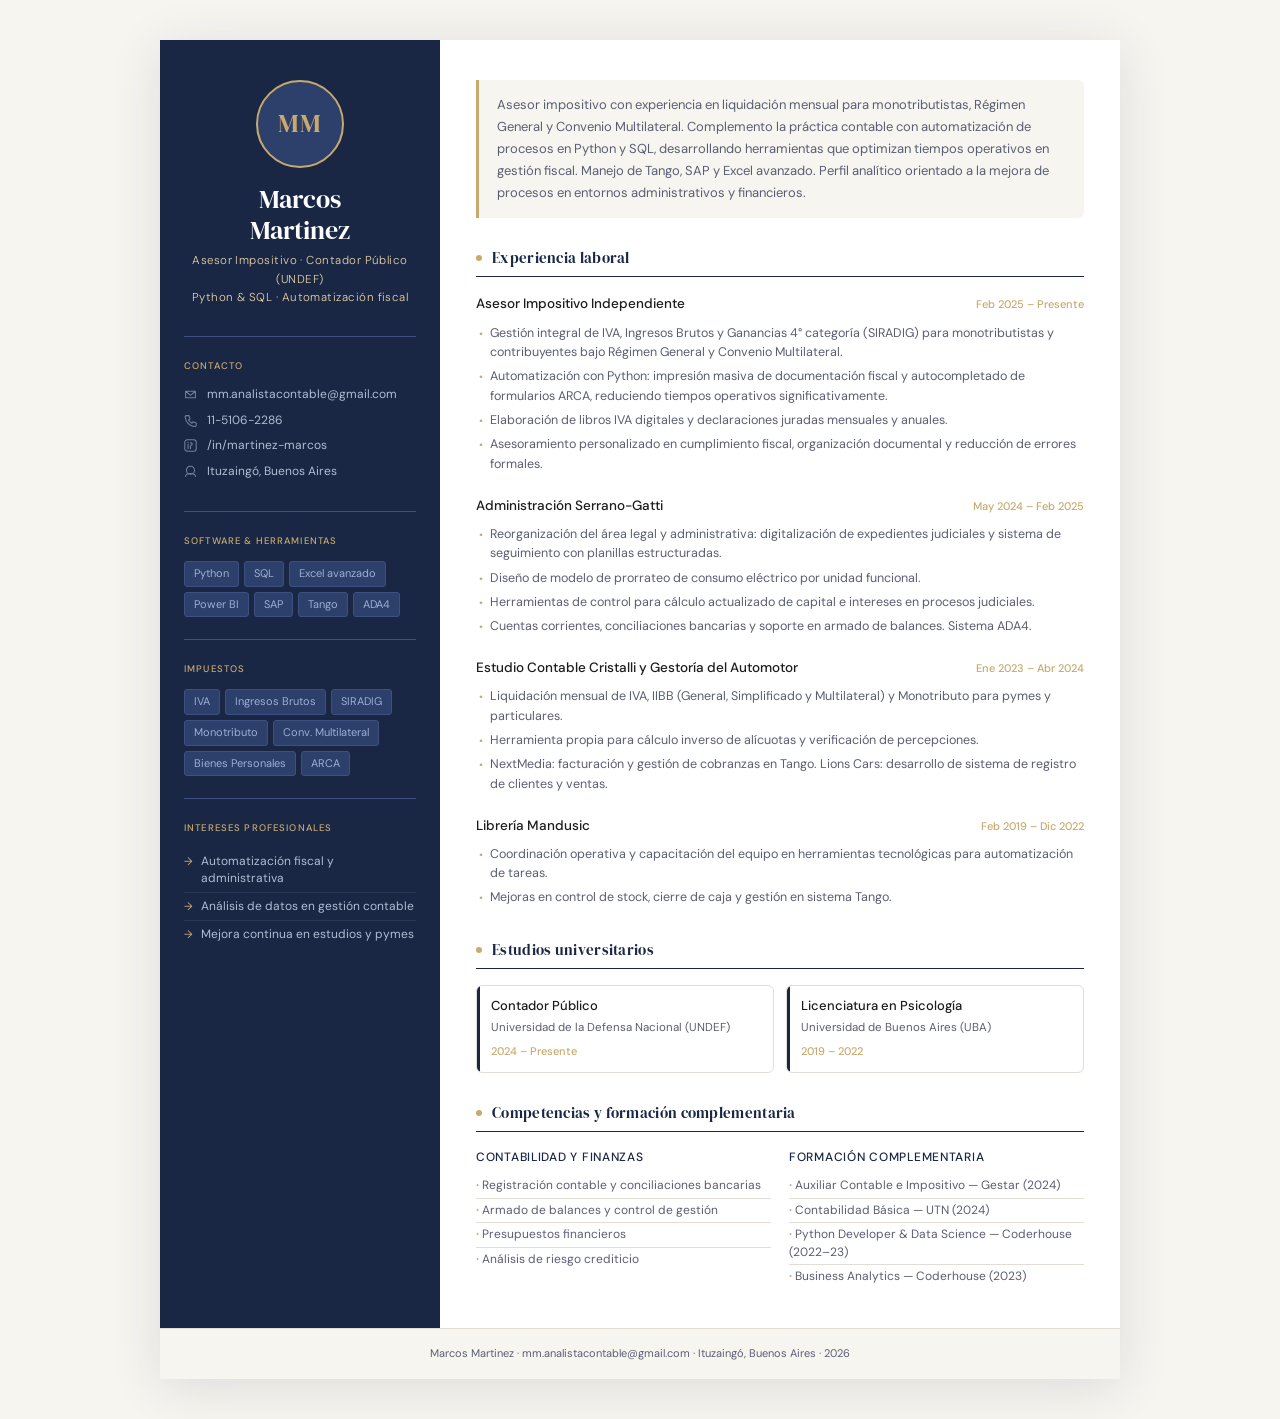
==== index.html @ 586e9976 "CV" ====
<!DOCTYPE html>
<html lang="es">
<head>
<meta charset="UTF-8">
<meta name="viewport" content="width=device-width, initial-scale=1.0">
<title>Marcos Martinez — Asesor Impositivo & Contador Público</title>
<link href="https://fonts.googleapis.com/css2?family=DM+Serif+Display&family=DM+Sans:wght@300;400;500&display=swap" rel="stylesheet">
<style>
  :root {
    --navy: #1a2744;
    --navy-mid: #2d3f6b;
    --navy-light: #3d5080;
    --accent: #c8a96e;
    --accent-light: #e8d5a8;
    --text: #1c1c1e;
    --muted: #5a5e72;
    --surface: #f7f5f0;
    --white: #ffffff;
    --border: #e2ddd5;
  }

  * { box-sizing: border-box; margin: 0; padding: 0; }

  body {
    font-family: 'DM Sans', sans-serif;
    background: var(--surface);
    color: var(--text);
    font-size: 14px;
    line-height: 1.6;
  }

  .page {
    max-width: 960px;
    margin: 40px auto;
    background: var(--white);
    box-shadow: 0 8px 48px rgba(26,39,68,0.12);
    display: grid;
    grid-template-columns: 280px 1fr;
    min-height: 100vh;
  }

  /* SIDEBAR */
  .sidebar {
    background: var(--navy);
    padding: 40px 24px;
    display: flex;
    flex-direction: column;
    gap: 0;
  }

  .profile-area {
    text-align: center;
    padding-bottom: 28px;
    border-bottom: 1px solid var(--navy-light);
  }

  .avatar {
    width: 88px;
    height: 88px;
    border-radius: 50%;
    background: var(--navy-mid);
    border: 2px solid var(--accent);
    display: flex;
    align-items: center;
    justify-content: center;
    font-family: 'DM Serif Display', serif;
    font-size: 26px;
    color: var(--accent);
    margin: 0 auto 16px;
    letter-spacing: 1px;
  }

  .profile-area h1 {
    font-family: 'DM Serif Display', serif;
    font-size: 26px;
    color: var(--white);
    line-height: 1.2;
    font-weight: 400;
  }

  .profile-area .role {
    font-size: 11.5px;
    color: var(--accent-light);
    margin-top: 6px;
    font-weight: 300;
    letter-spacing: 0.04em;
  }

  .s-section {
    padding: 22px 0;
    border-bottom: 1px solid var(--navy-light);
  }

  .s-section:last-child { border-bottom: none; }

  .s-label {
    font-size: 9.5px;
    font-weight: 500;
    letter-spacing: 0.12em;
    text-transform: uppercase;
    color: var(--accent);
    margin-bottom: 12px;
  }

  .contact-row {
    display: flex;
    align-items: flex-start;
    gap: 10px;
    margin-bottom: 9px;
    font-size: 12px;
    color: #b0bcd4;
    line-height: 1.4;
  }

  .contact-row svg {
    flex-shrink: 0;
    margin-top: 2px;
    opacity: 0.7;
  }

  .contact-row a {
    color: #b0bcd4;
    text-decoration: none;
  }

  .contact-row a:hover { color: var(--accent-light); }

  .tag-cloud { display: flex; flex-wrap: wrap; gap: 5px; }

  .tag {
    background: var(--navy-mid);
    color: #9bb0d4;
    font-size: 11px;
    padding: 3px 9px;
    border-radius: 3px;
    border: 0.5px solid var(--navy-light);
  }

  .interest-item {
    font-size: 12px;
    color: #b0bcd4;
    padding: 5px 0;
    border-bottom: 0.5px solid #2a3858;
    line-height: 1.4;
    display: flex;
    gap: 8px;
    align-items: flex-start;
  }

  .interest-item:last-child { border-bottom: none; }

  .interest-item::before {
    content: "→";
    color: var(--accent);
    font-size: 11px;
    flex-shrink: 0;
    margin-top: 1px;
  }

  /* MAIN */
  .main {
    padding: 40px 36px;
    display: flex;
    flex-direction: column;
    gap: 28px;
  }

  .summary-block {
    background: var(--surface);
    border-left: 3px solid var(--accent);
    padding: 14px 18px;
    border-radius: 0 6px 6px 0;
    font-size: 13px;
    color: var(--muted);
    line-height: 1.7;
  }

  .m-section {}

  .m-title {
    font-family: 'DM Serif Display', serif;
    font-size: 15px;
    font-weight: 400;
    color: var(--navy);
    letter-spacing: 0.02em;
    padding-bottom: 6px;
    border-bottom: 1.5px solid var(--navy);
    margin-bottom: 16px;
    display: flex;
    align-items: center;
    gap: 10px;
  }

  .m-title::before {
    content: "";
    display: inline-block;
    width: 6px;
    height: 6px;
    background: var(--accent);
    border-radius: 50%;
  }

  .job { margin-bottom: 18px; }
  .job:last-child { margin-bottom: 0; }

  .job-header {
    display: flex;
    justify-content: space-between;
    align-items: baseline;
    gap: 8px;
    margin-bottom: 2px;
  }

  .job-title {
    font-size: 13.5px;
    font-weight: 500;
    color: var(--text);
  }

  .job-date {
    font-size: 11px;
    color: var(--accent);
    font-weight: 500;
    white-space: nowrap;
    flex-shrink: 0;
  }

  .job-bullets {
    list-style: none;
    padding: 0;
    margin-top: 6px;
  }

  .job-bullets li {
    font-size: 12.5px;
    color: var(--muted);
    padding: 2.5px 0 2.5px 14px;
    position: relative;
    line-height: 1.55;
  }

  .job-bullets li::before {
    content: "·";
    position: absolute;
    left: 3px;
    color: var(--accent);
    font-size: 16px;
    font-weight: 700;
    line-height: 1.2;
  }

  .edu-grid {
    display: grid;
    grid-template-columns: 1fr 1fr;
    gap: 12px;
  }

  .edu-card {
    border: 1px solid var(--border);
    border-radius: 6px;
    padding: 12px 14px;
    position: relative;
    overflow: hidden;
  }

  .edu-card::before {
    content: "";
    position: absolute;
    top: 0;
    left: 0;
    width: 3px;
    height: 100%;
    background: var(--navy);
  }

  .edu-degree {
    font-size: 13px;
    font-weight: 500;
    color: var(--text);
    line-height: 1.3;
  }

  .edu-school {
    font-size: 11.5px;
    color: var(--muted);
    margin-top: 4px;
  }

  .edu-year {
    font-size: 11px;
    color: var(--accent);
    font-weight: 500;
    margin-top: 5px;
  }

  .skills-grid {
    display: grid;
    grid-template-columns: 1fr 1fr;
    gap: 18px;
  }

  .skill-group h4 {
    font-size: 12px;
    font-weight: 500;
    color: var(--navy);
    margin-bottom: 7px;
    text-transform: uppercase;
    letter-spacing: 0.06em;
  }

  .skill-item {
    font-size: 12px;
    color: var(--muted);
    padding: 3px 0;
    border-bottom: 0.5px solid var(--border);
    line-height: 1.45;
  }

  .skill-item:last-child { border-bottom: none; }

  .skill-item::before {
    content: "· ";
    color: var(--accent);
    font-weight: 700;
  }

  footer {
    text-align: center;
    font-size: 11px;
    color: var(--muted);
    padding: 16px;
    border-top: 1px solid var(--border);
    background: var(--surface);
    grid-column: 1 / -1;
  }

  @media print {
    body { background: white; }
    .page { margin: 0; box-shadow: none; max-width: 100%; }
  }

  @media (max-width: 640px) {
    .page { grid-template-columns: 1fr; margin: 0; }
    .sidebar { padding: 28px 20px; }
    .main { padding: 24px 20px; }
    .edu-grid, .skills-grid { grid-template-columns: 1fr; }
  }
</style>
</head>
<body>

<div class="page">
  <!-- SIDEBAR -->
  <aside class="sidebar">
    <div class="profile-area">
      <div class="avatar">MM</div>
      <h1>Marcos<br>Martinez</h1>
      <p class="role">Asesor Impositivo · Contador Público (UNDEF)<br>Python & SQL · Automatización fiscal</p>
    </div>

    <div class="s-section">
      <div class="s-label">Contacto</div>
      <div class="contact-row">
        <svg width="13" height="13" viewBox="0 0 16 16" fill="none"><path d="M2 4l6 5 6-5M2 4h12v8H2V4z" stroke="#9ba8c0" stroke-width="1.3" stroke-linecap="round" stroke-linejoin="round"/></svg>
        <a href="mailto:mm.analistacontable@gmail.com">mm.analistacontable@gmail.com</a>
      </div>
      <div class="contact-row">
        <svg width="13" height="13" viewBox="0 0 16 16" fill="none"><path d="M3 2h3l1.5 4-2 1.2a9 9 0 004.3 4.3L11 9.5l4 1.5v3c0 1-1 2-2 1.5A13 13 0 011.5 4C1 3 2 2 3 2z" stroke="#9ba8c0" stroke-width="1.3" stroke-linejoin="round"/></svg>
        11-5106-2286
      </div>
      <div class="contact-row">
        <svg width="13" height="13" viewBox="0 0 16 16" fill="none"><rect x="1" y="1" width="14" height="14" rx="3" stroke="#9ba8c0" stroke-width="1.3"/><path d="M5 12V6.5M5 4.5V4M8 12V9c0-1.5 2-2 2-2V6c0-1-.8-1.5-2-1" stroke="#9ba8c0" stroke-width="1.3" stroke-linecap="round"/></svg>
        <a href="https://www.linkedin.com/in/martinez-marcos-12155b203/" target="_blank">/in/martinez-marcos</a>
      </div>
      <div class="contact-row">
        <svg width="13" height="13" viewBox="0 0 16 16" fill="none"><path d="M8 1.5a5 5 0 100 10A5 5 0 008 1.5zM2 14c0-2.2 2.7-3.5 6-3.5s6 1.3 6 3.5" stroke="#9ba8c0" stroke-width="1.3" stroke-linecap="round"/></svg>
        Ituzaingó, Buenos Aires
      </div>
    </div>

    <div class="s-section">
      <div class="s-label">Software & Herramientas</div>
      <div class="tag-cloud">
        <span class="tag">Python</span>
        <span class="tag">SQL</span>
        <span class="tag">Excel avanzado</span>
        <span class="tag">Power BI</span>
        <span class="tag">SAP</span>
        <span class="tag">Tango</span>
        <span class="tag">ADA4</span>
      </div>
    </div>

    <div class="s-section">
      <div class="s-label">Impuestos</div>
      <div class="tag-cloud">
        <span class="tag">IVA</span>
        <span class="tag">Ingresos Brutos</span>
        <span class="tag">SIRADIG</span>
        <span class="tag">Monotributo</span>
        <span class="tag">Conv. Multilateral</span>
        <span class="tag">Bienes Personales</span>
        <span class="tag">ARCA</span>
      </div>
    </div>

    <div class="s-section">
      <div class="s-label">Intereses profesionales</div>
      <div class="interest-item">Automatización fiscal y administrativa</div>
      <div class="interest-item">Análisis de datos en gestión contable</div>
      <div class="interest-item">Mejora continua en estudios y pymes</div>
    </div>
  </aside>

  <!-- MAIN -->
  <main class="main">
    <div class="summary-block">
      Asesor impositivo con experiencia en liquidación mensual para monotributistas, Régimen General y Convenio Multilateral. Complemento la práctica contable con automatización de procesos en Python y SQL, desarrollando herramientas que optimizan tiempos operativos en gestión fiscal. Manejo de Tango, SAP y Excel avanzado. Perfil analítico orientado a la mejora de procesos en entornos administrativos y financieros.
    </div>

    <div class="m-section">
      <div class="m-title">Experiencia laboral</div>

      <div class="job">
        <div class="job-header">
          <span class="job-title">Asesor Impositivo Independiente</span>
          <span class="job-date">Feb 2025 – Presente</span>
        </div>
        <ul class="job-bullets">
          <li>Gestión integral de IVA, Ingresos Brutos y Ganancias 4° categoría (SIRADIG) para monotributistas y contribuyentes bajo Régimen General y Convenio Multilateral.</li>
          <li>Automatización con Python: impresión masiva de documentación fiscal y autocompletado de formularios ARCA, reduciendo tiempos operativos significativamente.</li>
          <li>Elaboración de libros IVA digitales y declaraciones juradas mensuales y anuales.</li>
          <li>Asesoramiento personalizado en cumplimiento fiscal, organización documental y reducción de errores formales.</li>
        </ul>
      </div>

      <div class="job">
        <div class="job-header">
          <span class="job-title">Administración Serrano-Gatti</span>
          <span class="job-date">May 2024 – Feb 2025</span>
        </div>
        <ul class="job-bullets">
          <li>Reorganización del área legal y administrativa: digitalización de expedientes judiciales y sistema de seguimiento con planillas estructuradas.</li>
          <li>Diseño de modelo de prorrateo de consumo eléctrico por unidad funcional.</li>
          <li>Herramientas de control para cálculo actualizado de capital e intereses en procesos judiciales.</li>
          <li>Cuentas corrientes, conciliaciones bancarias y soporte en armado de balances. Sistema ADA4.</li>
        </ul>
      </div>

      <div class="job">
        <div class="job-header">
          <span class="job-title">Estudio Contable Cristalli y Gestoría del Automotor</span>
          <span class="job-date">Ene 2023 – Abr 2024</span>
        </div>
        <ul class="job-bullets">
          <li>Liquidación mensual de IVA, IIBB (General, Simplificado y Multilateral) y Monotributo para pymes y particulares.</li>
          <li>Herramienta propia para cálculo inverso de alícuotas y verificación de percepciones.</li>
          <li>NextMedia: facturación y gestión de cobranzas en Tango. Lions Cars: desarrollo de sistema de registro de clientes y ventas.</li>
        </ul>
      </div>

      <div class="job">
        <div class="job-header">
          <span class="job-title">Librería Mandusic</span>
          <span class="job-date">Feb 2019 – Dic 2022</span>
        </div>
        <ul class="job-bullets">
          <li>Coordinación operativa y capacitación del equipo en herramientas tecnológicas para automatización de tareas.</li>
          <li>Mejoras en control de stock, cierre de caja y gestión en sistema Tango.</li>
        </ul>
      </div>
    </div>

    <div class="m-section">
      <div class="m-title">Estudios universitarios</div>
      <div class="edu-grid">
        <div class="edu-card">
          <div class="edu-degree">Contador Público</div>
          <div class="edu-school">Universidad de la Defensa Nacional (UNDEF)</div>
          <div class="edu-year">2024 – Presente</div>
        </div>
        <div class="edu-card">
          <div class="edu-degree">Licenciatura en Psicología</div>
          <div class="edu-school">Universidad de Buenos Aires (UBA)</div>
          <div class="edu-year">2019 – 2022</div>
        </div>
      </div>
    </div>

    <div class="m-section">
      <div class="m-title">Competencias y formación complementaria</div>
      <div class="skills-grid">
        <div class="skill-group">
          <h4>Contabilidad y finanzas</h4>
          <div class="skill-item">Registración contable y conciliaciones bancarias</div>
          <div class="skill-item">Armado de balances y control de gestión</div>
          <div class="skill-item">Presupuestos financieros</div>
          <div class="skill-item">Análisis de riesgo crediticio</div>
        </div>
        <div class="skill-group">
          <h4>Formación complementaria</h4>
          <div class="skill-item">Auxiliar Contable e Impositivo — Gestar (2024)</div>
          <div class="skill-item">Contabilidad Básica — UTN (2024)</div>
          <div class="skill-item">Python Developer & Data Science — Coderhouse (2022–23)</div>
          <div class="skill-item">Business Analytics — Coderhouse (2023)</div>
        </div>
      </div>
    </div>
  </main>

  <footer>
    Marcos Martinez · mm.analistacontable@gmail.com · Ituzaingó, Buenos Aires · 2026
  </footer>
</div>

</body>
</html>
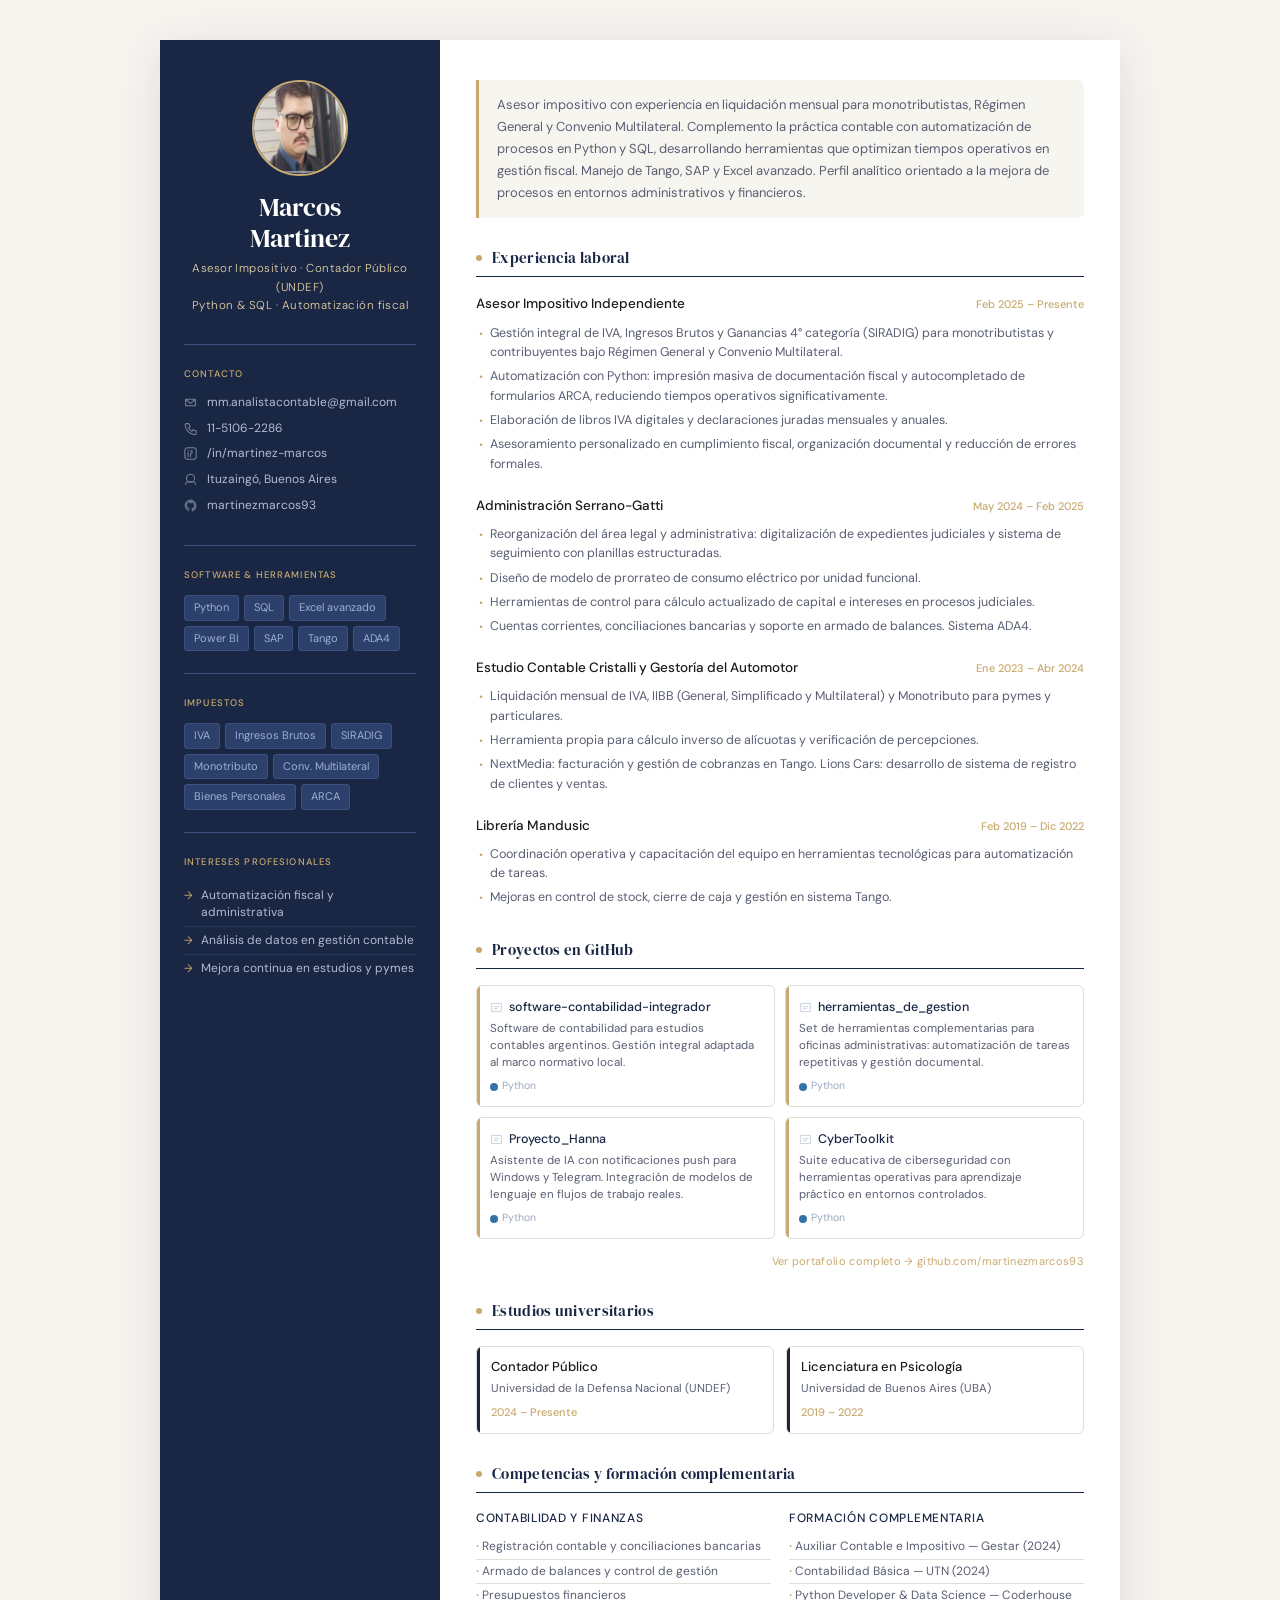
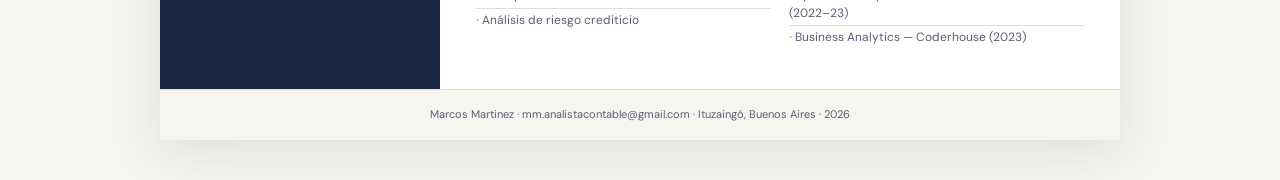
==== commit 1c038d34: "Update index.html" ====
--- a/index.html
+++ b/index.html
@@ -18,342 +18,78 @@
     --white: #ffffff;
     --border: #e2ddd5;
   }
-
   * { box-sizing: border-box; margin: 0; padding: 0; }
-
-  body {
-    font-family: 'DM Sans', sans-serif;
-    background: var(--surface);
-    color: var(--text);
-    font-size: 14px;
-    line-height: 1.6;
-  }
-
-  .page {
-    max-width: 960px;
-    margin: 40px auto;
-    background: var(--white);
-    box-shadow: 0 8px 48px rgba(26,39,68,0.12);
-    display: grid;
-    grid-template-columns: 280px 1fr;
-    min-height: 100vh;
-  }
-
-  /* SIDEBAR */
-  .sidebar {
-    background: var(--navy);
-    padding: 40px 24px;
-    display: flex;
-    flex-direction: column;
-    gap: 0;
-  }
-
-  .profile-area {
-    text-align: center;
-    padding-bottom: 28px;
-    border-bottom: 1px solid var(--navy-light);
-  }
-
-  .avatar {
-    width: 88px;
-    height: 88px;
-    border-radius: 50%;
-    background: var(--navy-mid);
-    border: 2px solid var(--accent);
-    display: flex;
-    align-items: center;
-    justify-content: center;
-    font-family: 'DM Serif Display', serif;
-    font-size: 26px;
-    color: var(--accent);
-    margin: 0 auto 16px;
-    letter-spacing: 1px;
-  }
-
-  .profile-area h1 {
-    font-family: 'DM Serif Display', serif;
-    font-size: 26px;
-    color: var(--white);
-    line-height: 1.2;
-    font-weight: 400;
-  }
-
-  .profile-area .role {
-    font-size: 11.5px;
-    color: var(--accent-light);
-    margin-top: 6px;
-    font-weight: 300;
-    letter-spacing: 0.04em;
-  }
-
-  .s-section {
-    padding: 22px 0;
-    border-bottom: 1px solid var(--navy-light);
-  }
-
+  body { font-family: 'DM Sans', sans-serif; background: var(--surface); color: var(--text); font-size: 14px; line-height: 1.6; }
+  .page { max-width: 960px; margin: 40px auto; background: var(--white); box-shadow: 0 8px 48px rgba(26,39,68,0.12); display: grid; grid-template-columns: 280px 1fr; min-height: 100vh; }
+  .sidebar { background: var(--navy); padding: 40px 24px; display: flex; flex-direction: column; gap: 0; }
+  .profile-area { text-align: center; padding-bottom: 28px; border-bottom: 1px solid var(--navy-light); }
+  .avatar { width: 96px; height: 96px; border-radius: 50%; border: 2.5px solid var(--accent); display: flex; align-items: center; justify-content: center; margin: 0 auto 16px; overflow: hidden; background: var(--navy-mid); }
+  .avatar img { width: 100%; height: 100%; object-fit: cover; object-position: center top; }
+  .profile-area h1 { font-family: 'DM Serif Display', serif; font-size: 26px; color: var(--white); line-height: 1.2; font-weight: 400; }
+  .profile-area .role { font-size: 11.5px; color: var(--accent-light); margin-top: 6px; font-weight: 300; letter-spacing: 0.04em; }
+  .s-section { padding: 22px 0; border-bottom: 1px solid var(--navy-light); }
   .s-section:last-child { border-bottom: none; }
-
-  .s-label {
-    font-size: 9.5px;
-    font-weight: 500;
-    letter-spacing: 0.12em;
-    text-transform: uppercase;
-    color: var(--accent);
-    margin-bottom: 12px;
-  }
-
-  .contact-row {
-    display: flex;
-    align-items: flex-start;
-    gap: 10px;
-    margin-bottom: 9px;
-    font-size: 12px;
-    color: #b0bcd4;
-    line-height: 1.4;
-  }
-
-  .contact-row svg {
-    flex-shrink: 0;
-    margin-top: 2px;
-    opacity: 0.7;
-  }
-
-  .contact-row a {
-    color: #b0bcd4;
-    text-decoration: none;
-  }
-
+  .s-label { font-size: 9.5px; font-weight: 500; letter-spacing: 0.12em; text-transform: uppercase; color: var(--accent); margin-bottom: 12px; }
+  .contact-row { display: flex; align-items: flex-start; gap: 10px; margin-bottom: 9px; font-size: 12px; color: #b0bcd4; line-height: 1.4; }
+  .contact-row svg { flex-shrink: 0; margin-top: 2px; opacity: 0.7; }
+  .contact-row a { color: #b0bcd4; text-decoration: none; }
   .contact-row a:hover { color: var(--accent-light); }
-
   .tag-cloud { display: flex; flex-wrap: wrap; gap: 5px; }
-
-  .tag {
-    background: var(--navy-mid);
-    color: #9bb0d4;
-    font-size: 11px;
-    padding: 3px 9px;
-    border-radius: 3px;
-    border: 0.5px solid var(--navy-light);
-  }
-
-  .interest-item {
-    font-size: 12px;
-    color: #b0bcd4;
-    padding: 5px 0;
-    border-bottom: 0.5px solid #2a3858;
-    line-height: 1.4;
-    display: flex;
-    gap: 8px;
-    align-items: flex-start;
-  }
-
+  .tag { background: var(--navy-mid); color: #9bb0d4; font-size: 11px; padding: 3px 9px; border-radius: 3px; border: 0.5px solid var(--navy-light); }
+  .interest-item { font-size: 12px; color: #b0bcd4; padding: 5px 0; border-bottom: 0.5px solid #2a3858; line-height: 1.4; display: flex; gap: 8px; align-items: flex-start; }
   .interest-item:last-child { border-bottom: none; }
-
-  .interest-item::before {
-    content: "→";
-    color: var(--accent);
-    font-size: 11px;
-    flex-shrink: 0;
-    margin-top: 1px;
-  }
-
-  /* MAIN */
-  .main {
-    padding: 40px 36px;
-    display: flex;
-    flex-direction: column;
-    gap: 28px;
-  }
-
-  .summary-block {
-    background: var(--surface);
-    border-left: 3px solid var(--accent);
-    padding: 14px 18px;
-    border-radius: 0 6px 6px 0;
-    font-size: 13px;
-    color: var(--muted);
-    line-height: 1.7;
-  }
-
-  .m-section {}
-
-  .m-title {
-    font-family: 'DM Serif Display', serif;
-    font-size: 15px;
-    font-weight: 400;
-    color: var(--navy);
-    letter-spacing: 0.02em;
-    padding-bottom: 6px;
-    border-bottom: 1.5px solid var(--navy);
-    margin-bottom: 16px;
-    display: flex;
-    align-items: center;
-    gap: 10px;
-  }
-
-  .m-title::before {
-    content: "";
-    display: inline-block;
-    width: 6px;
-    height: 6px;
-    background: var(--accent);
-    border-radius: 50%;
-  }
-
+  .interest-item::before { content: "→"; color: var(--accent); font-size: 11px; flex-shrink: 0; margin-top: 1px; }
+  .main { padding: 40px 36px; display: flex; flex-direction: column; gap: 28px; }
+  .summary-block { background: var(--surface); border-left: 3px solid var(--accent); padding: 14px 18px; border-radius: 0 6px 6px 0; font-size: 13px; color: var(--muted); line-height: 1.7; }
+  .m-title { font-family: 'DM Serif Display', serif; font-size: 15px; font-weight: 400; color: var(--navy); letter-spacing: 0.02em; padding-bottom: 6px; border-bottom: 1.5px solid var(--navy); margin-bottom: 16px; display: flex; align-items: center; gap: 10px; }
+  .m-title::before { content: ""; display: inline-block; width: 6px; height: 6px; background: var(--accent); border-radius: 50%; }
   .job { margin-bottom: 18px; }
   .job:last-child { margin-bottom: 0; }
-
-  .job-header {
-    display: flex;
-    justify-content: space-between;
-    align-items: baseline;
-    gap: 8px;
-    margin-bottom: 2px;
-  }
-
-  .job-title {
-    font-size: 13.5px;
-    font-weight: 500;
-    color: var(--text);
-  }
-
-  .job-date {
-    font-size: 11px;
-    color: var(--accent);
-    font-weight: 500;
-    white-space: nowrap;
-    flex-shrink: 0;
-  }
-
-  .job-bullets {
-    list-style: none;
-    padding: 0;
-    margin-top: 6px;
-  }
-
-  .job-bullets li {
-    font-size: 12.5px;
-    color: var(--muted);
-    padding: 2.5px 0 2.5px 14px;
-    position: relative;
-    line-height: 1.55;
-  }
-
-  .job-bullets li::before {
-    content: "·";
-    position: absolute;
-    left: 3px;
-    color: var(--accent);
-    font-size: 16px;
-    font-weight: 700;
-    line-height: 1.2;
-  }
-
-  .edu-grid {
-    display: grid;
-    grid-template-columns: 1fr 1fr;
-    gap: 12px;
-  }
-
-  .edu-card {
-    border: 1px solid var(--border);
-    border-radius: 6px;
-    padding: 12px 14px;
-    position: relative;
-    overflow: hidden;
-  }
-
-  .edu-card::before {
-    content: "";
-    position: absolute;
-    top: 0;
-    left: 0;
-    width: 3px;
-    height: 100%;
-    background: var(--navy);
-  }
-
-  .edu-degree {
-    font-size: 13px;
-    font-weight: 500;
-    color: var(--text);
-    line-height: 1.3;
-  }
-
-  .edu-school {
-    font-size: 11.5px;
-    color: var(--muted);
-    margin-top: 4px;
-  }
-
-  .edu-year {
-    font-size: 11px;
-    color: var(--accent);
-    font-weight: 500;
-    margin-top: 5px;
-  }
-
-  .skills-grid {
-    display: grid;
-    grid-template-columns: 1fr 1fr;
-    gap: 18px;
-  }
-
-  .skill-group h4 {
-    font-size: 12px;
-    font-weight: 500;
-    color: var(--navy);
-    margin-bottom: 7px;
-    text-transform: uppercase;
-    letter-spacing: 0.06em;
-  }
-
-  .skill-item {
-    font-size: 12px;
-    color: var(--muted);
-    padding: 3px 0;
-    border-bottom: 0.5px solid var(--border);
-    line-height: 1.45;
-  }
-
+  .job-header { display: flex; justify-content: space-between; align-items: baseline; gap: 8px; margin-bottom: 2px; }
+  .job-title { font-size: 13.5px; font-weight: 500; color: var(--text); }
+  .job-date { font-size: 11px; color: var(--accent); font-weight: 500; white-space: nowrap; flex-shrink: 0; }
+  .job-bullets { list-style: none; padding: 0; margin-top: 6px; }
+  .job-bullets li { font-size: 12.5px; color: var(--muted); padding: 2.5px 0 2.5px 14px; position: relative; line-height: 1.55; }
+  .job-bullets li::before { content: "·"; position: absolute; left: 3px; color: var(--accent); font-size: 16px; font-weight: 700; line-height: 1.2; }
+  .edu-grid { display: grid; grid-template-columns: 1fr 1fr; gap: 12px; }
+  .edu-card { border: 1px solid var(--border); border-radius: 6px; padding: 12px 14px; position: relative; overflow: hidden; }
+  .edu-card::before { content: ""; position: absolute; top: 0; left: 0; width: 3px; height: 100%; background: var(--navy); }
+  .edu-degree { font-size: 13px; font-weight: 500; color: var(--text); line-height: 1.3; }
+  .edu-school { font-size: 11.5px; color: var(--muted); margin-top: 4px; }
+  .edu-year { font-size: 11px; color: var(--accent); font-weight: 500; margin-top: 5px; }
+  .skills-grid { display: grid; grid-template-columns: 1fr 1fr; gap: 18px; }
+  .skill-group h4 { font-size: 12px; font-weight: 500; color: var(--navy); margin-bottom: 7px; text-transform: uppercase; letter-spacing: 0.06em; }
+  .skill-item { font-size: 12px; color: var(--muted); padding: 3px 0; border-bottom: 0.5px solid var(--border); line-height: 1.45; }
   .skill-item:last-child { border-bottom: none; }
-
-  .skill-item::before {
-    content: "· ";
-    color: var(--accent);
-    font-weight: 700;
-  }
-
-  footer {
-    text-align: center;
-    font-size: 11px;
-    color: var(--muted);
-    padding: 16px;
-    border-top: 1px solid var(--border);
-    background: var(--surface);
-    grid-column: 1 / -1;
-  }
-
-  @media print {
-    body { background: white; }
-    .page { margin: 0; box-shadow: none; max-width: 100%; }
-  }
-
-  @media (max-width: 640px) {
-    .page { grid-template-columns: 1fr; margin: 0; }
-    .sidebar { padding: 28px 20px; }
-    .main { padding: 24px 20px; }
-    .edu-grid, .skills-grid { grid-template-columns: 1fr; }
-  }
+  .skill-item::before { content: "· "; color: var(--accent); font-weight: 700; }
+
+  /* GITHUB SECTION */
+  .gh-grid { display: grid; grid-template-columns: 1fr 1fr; gap: 10px; }
+  .gh-card { border: 1px solid var(--border); border-radius: 6px; padding: 11px 13px; position: relative; overflow: hidden; transition: border-color 0.2s; text-decoration: none; display: block; }
+  .gh-card:hover { border-color: var(--accent); }
+  .gh-card::before { content: ""; position: absolute; top: 0; left: 0; width: 3px; height: 100%; background: var(--accent); }
+  .gh-card-name { font-size: 12.5px; font-weight: 500; color: var(--navy); margin-bottom: 4px; display: flex; align-items: center; gap: 6px; }
+  .gh-card-name svg { flex-shrink: 0; opacity: 0.5; }
+  .gh-card-desc { font-size: 11.5px; color: var(--muted); line-height: 1.45; }
+  .gh-card-meta { display: flex; align-items: center; gap: 10px; margin-top: 7px; }
+  .gh-lang { font-size: 10.5px; color: #9ba8c0; display: flex; align-items: center; gap: 4px; }
+  .gh-lang::before { content: ""; display: inline-block; width: 8px; height: 8px; border-radius: 50%; background: #3572A5; }
+  .gh-footer { margin-top: 10px; text-align: right; }
+  .gh-footer a { font-size: 11px; color: var(--accent); text-decoration: none; letter-spacing: 0.03em; }
+  .gh-footer a:hover { text-decoration: underline; }
+
+  footer { text-align: center; font-size: 11px; color: var(--muted); padding: 16px; border-top: 1px solid var(--border); background: var(--surface); grid-column: 1 / -1; }
+  @media print { body { background: white; } .page { margin: 0; box-shadow: none; max-width: 100%; } }
+  @media (max-width: 640px) { .page { grid-template-columns: 1fr; margin: 0; } .sidebar { padding: 28px 20px; } .main { padding: 24px 20px; } .edu-grid, .skills-grid, .gh-grid { grid-template-columns: 1fr; } }
 </style>
 </head>
 <body>
-
 <div class="page">
-  <!-- SIDEBAR -->
   <aside class="sidebar">
     <div class="profile-area">
-      <div class="avatar">MM</div>
+      <div class="avatar">
+        <img src="[data-uri]" alt="Marcos Martinez">
+      </div>
       <h1>Marcos<br>Martinez</h1>
       <p class="role">Asesor Impositivo · Contador Público (UNDEF)<br>Python & SQL · Automatización fiscal</p>
     </div>
@@ -376,31 +112,23 @@
         <svg width="13" height="13" viewBox="0 0 16 16" fill="none"><path d="M8 1.5a5 5 0 100 10A5 5 0 008 1.5zM2 14c0-2.2 2.7-3.5 6-3.5s6 1.3 6 3.5" stroke="#9ba8c0" stroke-width="1.3" stroke-linecap="round"/></svg>
         Ituzaingó, Buenos Aires
       </div>
+      <div class="contact-row">
+        <svg width="13" height="13" viewBox="0 0 16 16" fill="none"><path d="M8 1C4.13 1 1 4.13 1 8c0 3.09 2.01 5.72 4.79 6.65.35.06.48-.15.48-.34v-1.2c-1.95.42-2.36-.94-2.36-.94-.32-.81-.78-1.03-.78-1.03-.64-.44.05-.43.05-.43.7.05 1.07.72 1.07.72.62 1.07 1.63.76 2.03.58.06-.45.24-.76.44-.93-1.56-.18-3.19-.78-3.19-3.46 0-.76.27-1.39.72-1.88-.07-.18-.31-.89.07-1.85 0 0 .59-.19 1.93.72A6.7 6.7 0 018 4.84c.6.003 1.2.08 1.76.24 1.34-.91 1.93-.72 1.93-.72.38.96.14 1.67.07 1.85.45.49.72 1.12.72 1.88 0 2.69-1.64 3.28-3.2 3.45.25.22.47.64.47 1.29v1.92c0 .19.13.4.48.33A7.003 7.003 0 0015 8c0-3.87-3.13-7-7-7z" stroke="#9ba8c0" stroke-width="0.5" fill="#9ba8c0" opacity="0.8"/></svg>
+        <a href="https://github.com/martinezmarcos93" target="_blank">martinezmarcos93</a>
+      </div>
     </div>
 
     <div class="s-section">
       <div class="s-label">Software & Herramientas</div>
       <div class="tag-cloud">
-        <span class="tag">Python</span>
-        <span class="tag">SQL</span>
-        <span class="tag">Excel avanzado</span>
-        <span class="tag">Power BI</span>
-        <span class="tag">SAP</span>
-        <span class="tag">Tango</span>
-        <span class="tag">ADA4</span>
+        <span class="tag">Python</span><span class="tag">SQL</span><span class="tag">Excel avanzado</span><span class="tag">Power BI</span><span class="tag">SAP</span><span class="tag">Tango</span><span class="tag">ADA4</span>
       </div>
     </div>
 
     <div class="s-section">
       <div class="s-label">Impuestos</div>
       <div class="tag-cloud">
-        <span class="tag">IVA</span>
-        <span class="tag">Ingresos Brutos</span>
-        <span class="tag">SIRADIG</span>
-        <span class="tag">Monotributo</span>
-        <span class="tag">Conv. Multilateral</span>
-        <span class="tag">Bienes Personales</span>
-        <span class="tag">ARCA</span>
+        <span class="tag">IVA</span><span class="tag">Ingresos Brutos</span><span class="tag">SIRADIG</span><span class="tag">Monotributo</span><span class="tag">Conv. Multilateral</span><span class="tag">Bienes Personales</span><span class="tag">ARCA</span>
       </div>
     </div>
 
@@ -412,7 +140,6 @@
     </div>
   </aside>
 
-  <!-- MAIN -->
   <main class="main">
     <div class="summary-block">
       Asesor impositivo con experiencia en liquidación mensual para monotributistas, Régimen General y Convenio Multilateral. Complemento la práctica contable con automatización de procesos en Python y SQL, desarrollando herramientas que optimizan tiempos operativos en gestión fiscal. Manejo de Tango, SAP y Excel avanzado. Perfil analítico orientado a la mejora de procesos en entornos administrativos y financieros.
@@ -420,12 +147,8 @@
 
     <div class="m-section">
       <div class="m-title">Experiencia laboral</div>
-
-      <div class="job">
-        <div class="job-header">
-          <span class="job-title">Asesor Impositivo Independiente</span>
-          <span class="job-date">Feb 2025 – Presente</span>
-        </div>
+      <div class="job">
+        <div class="job-header"><span class="job-title">Asesor Impositivo Independiente</span><span class="job-date">Feb 2025 – Presente</span></div>
         <ul class="job-bullets">
           <li>Gestión integral de IVA, Ingresos Brutos y Ganancias 4° categoría (SIRADIG) para monotributistas y contribuyentes bajo Régimen General y Convenio Multilateral.</li>
           <li>Automatización con Python: impresión masiva de documentación fiscal y autocompletado de formularios ARCA, reduciendo tiempos operativos significativamente.</li>
@@ -433,12 +156,8 @@
           <li>Asesoramiento personalizado en cumplimiento fiscal, organización documental y reducción de errores formales.</li>
         </ul>
       </div>
-
-      <div class="job">
-        <div class="job-header">
-          <span class="job-title">Administración Serrano-Gatti</span>
-          <span class="job-date">May 2024 – Feb 2025</span>
-        </div>
+      <div class="job">
+        <div class="job-header"><span class="job-title">Administración Serrano-Gatti</span><span class="job-date">May 2024 – Feb 2025</span></div>
         <ul class="job-bullets">
           <li>Reorganización del área legal y administrativa: digitalización de expedientes judiciales y sistema de seguimiento con planillas estructuradas.</li>
           <li>Diseño de modelo de prorrateo de consumo eléctrico por unidad funcional.</li>
@@ -446,28 +165,61 @@
           <li>Cuentas corrientes, conciliaciones bancarias y soporte en armado de balances. Sistema ADA4.</li>
         </ul>
       </div>
-
-      <div class="job">
-        <div class="job-header">
-          <span class="job-title">Estudio Contable Cristalli y Gestoría del Automotor</span>
-          <span class="job-date">Ene 2023 – Abr 2024</span>
-        </div>
+      <div class="job">
+        <div class="job-header"><span class="job-title">Estudio Contable Cristalli y Gestoría del Automotor</span><span class="job-date">Ene 2023 – Abr 2024</span></div>
         <ul class="job-bullets">
           <li>Liquidación mensual de IVA, IIBB (General, Simplificado y Multilateral) y Monotributo para pymes y particulares.</li>
           <li>Herramienta propia para cálculo inverso de alícuotas y verificación de percepciones.</li>
           <li>NextMedia: facturación y gestión de cobranzas en Tango. Lions Cars: desarrollo de sistema de registro de clientes y ventas.</li>
         </ul>
       </div>
-
-      <div class="job">
-        <div class="job-header">
-          <span class="job-title">Librería Mandusic</span>
-          <span class="job-date">Feb 2019 – Dic 2022</span>
-        </div>
+      <div class="job">
+        <div class="job-header"><span class="job-title">Librería Mandusic</span><span class="job-date">Feb 2019 – Dic 2022</span></div>
         <ul class="job-bullets">
           <li>Coordinación operativa y capacitación del equipo en herramientas tecnológicas para automatización de tareas.</li>
           <li>Mejoras en control de stock, cierre de caja y gestión en sistema Tango.</li>
         </ul>
+      </div>
+    </div>
+
+    <div class="m-section">
+      <div class="m-title">Proyectos en GitHub</div>
+      <div class="gh-grid">
+        <a class="gh-card" href="https://github.com/martinezmarcos93/software-contabilidad-integrador-" target="_blank">
+          <div class="gh-card-name">
+            <svg width="13" height="13" viewBox="0 0 16 16" fill="none"><path d="M2 3h12v10H2z" stroke="#9ba8c0" stroke-width="1.2" stroke-linejoin="round"/><path d="M5 7h6M5 9.5h4" stroke="#9ba8c0" stroke-width="1.2" stroke-linecap="round"/></svg>
+            software-contabilidad-integrador
+          </div>
+          <div class="gh-card-desc">Software de contabilidad para estudios contables argentinos. Gestión integral adaptada al marco normativo local.</div>
+          <div class="gh-card-meta"><span class="gh-lang">Python</span></div>
+        </a>
+        <a class="gh-card" href="https://github.com/martinezmarcos93/herramientas_de_gestion" target="_blank">
+          <div class="gh-card-name">
+            <svg width="13" height="13" viewBox="0 0 16 16" fill="none"><path d="M2 3h12v10H2z" stroke="#9ba8c0" stroke-width="1.2" stroke-linejoin="round"/><path d="M5 7h6M5 9.5h4" stroke="#9ba8c0" stroke-width="1.2" stroke-linecap="round"/></svg>
+            herramientas_de_gestion
+          </div>
+          <div class="gh-card-desc">Set de herramientas complementarias para oficinas administrativas: automatización de tareas repetitivas y gestión documental.</div>
+          <div class="gh-card-meta"><span class="gh-lang">Python</span></div>
+        </a>
+        <a class="gh-card" href="https://github.com/martinezmarcos93/Proyecto_Hanna" target="_blank">
+          <div class="gh-card-name">
+            <svg width="13" height="13" viewBox="0 0 16 16" fill="none"><path d="M2 3h12v10H2z" stroke="#9ba8c0" stroke-width="1.2" stroke-linejoin="round"/><path d="M5 7h6M5 9.5h4" stroke="#9ba8c0" stroke-width="1.2" stroke-linecap="round"/></svg>
+            Proyecto_Hanna
+          </div>
+          <div class="gh-card-desc">Asistente de IA con notificaciones push para Windows y Telegram. Integración de modelos de lenguaje en flujos de trabajo reales.</div>
+          <div class="gh-card-meta"><span class="gh-lang">Python</span></div>
+        </a>
+        <a class="gh-card" href="https://github.com/martinezmarcos93/CyberToolkit" target="_blank">
+          <div class="gh-card-name">
+            <svg width="13" height="13" viewBox="0 0 16 16" fill="none"><path d="M2 3h12v10H2z" stroke="#9ba8c0" stroke-width="1.2" stroke-linejoin="round"/><path d="M5 7h6M5 9.5h4" stroke="#9ba8c0" stroke-width="1.2" stroke-linecap="round"/></svg>
+            CyberToolkit
+          </div>
+          <div class="gh-card-desc">Suite educativa de ciberseguridad con herramientas operativas para aprendizaje práctico en entornos controlados.</div>
+          <div class="gh-card-meta"><span class="gh-lang">Python</span></div>
+        </a>
+      </div>
+      <div class="gh-footer">
+        <a href="https://github.com/martinezmarcos93" target="_blank">Ver portafolio completo → github.com/martinezmarcos93</a>
       </div>
     </div>
 
@@ -512,6 +264,5 @@
     Marcos Martinez · mm.analistacontable@gmail.com · Ituzaingó, Buenos Aires · 2026
   </footer>
 </div>
-
 </body>
 </html>
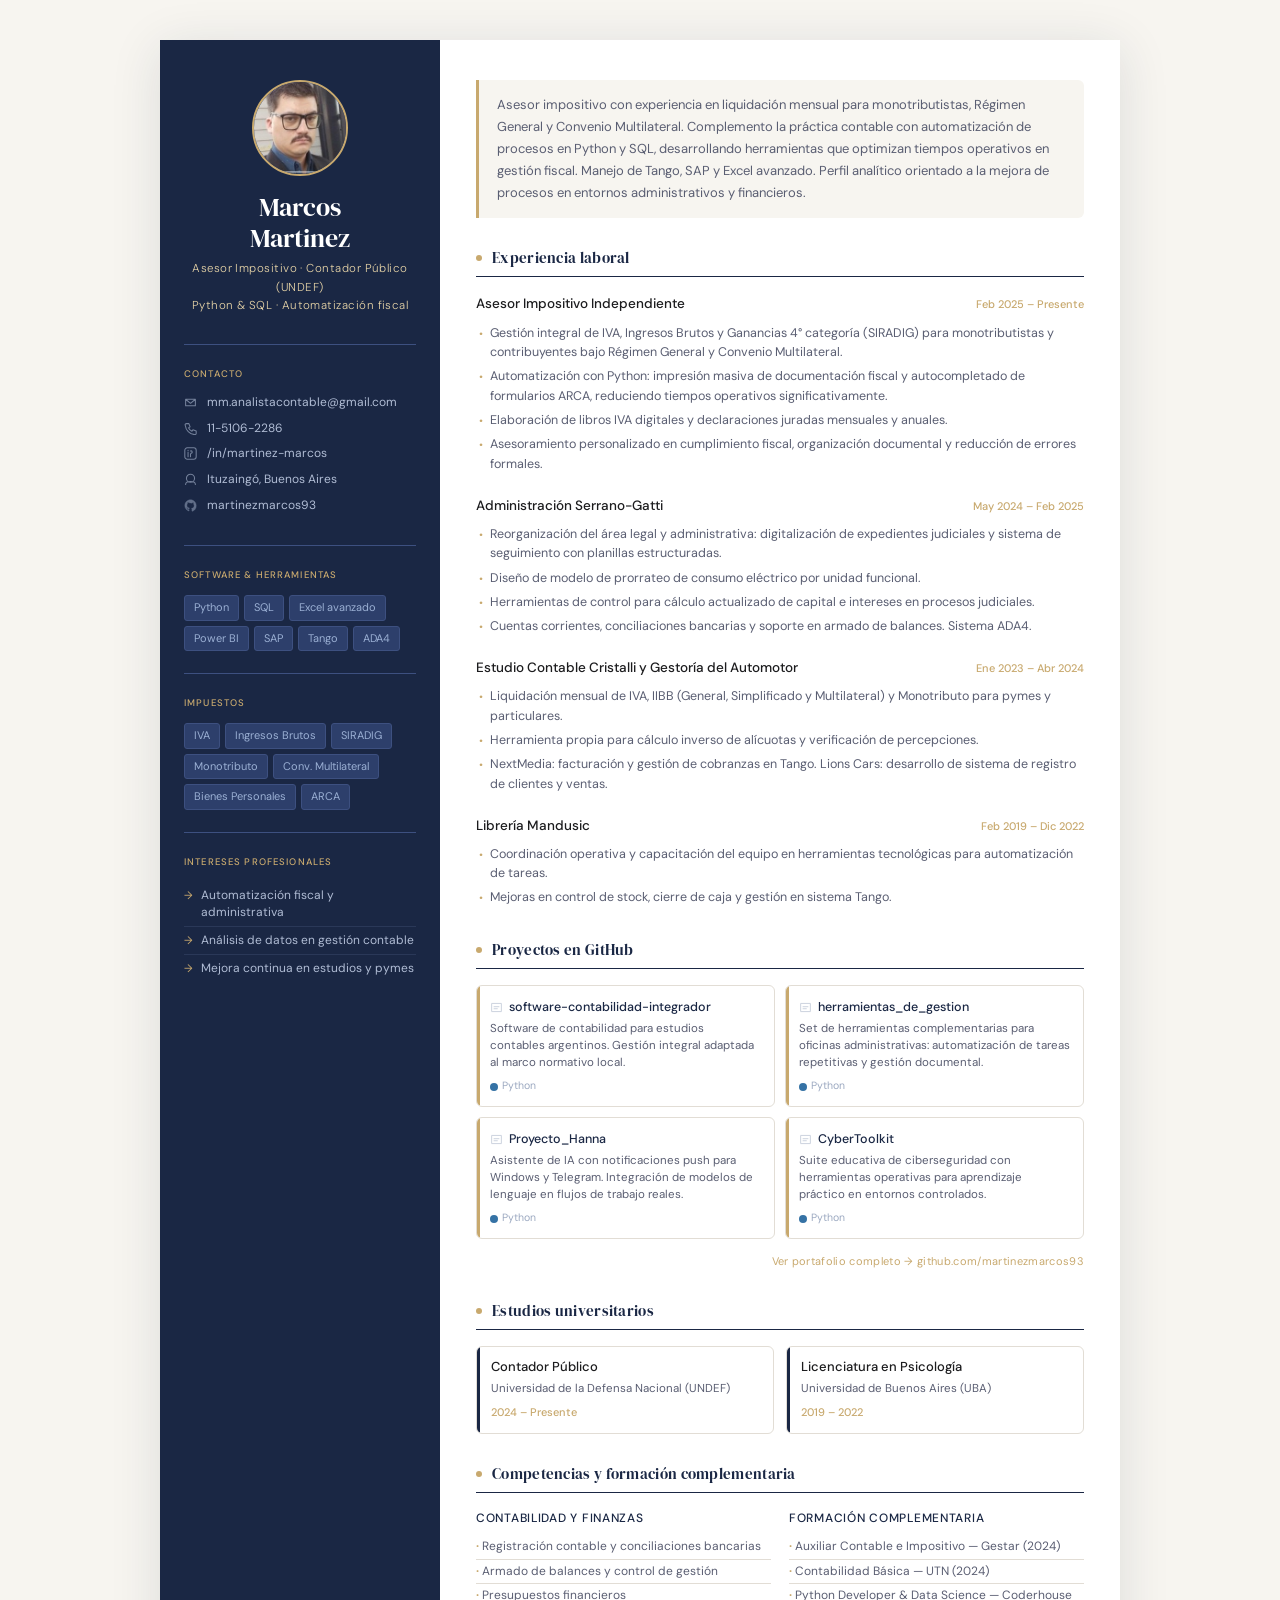
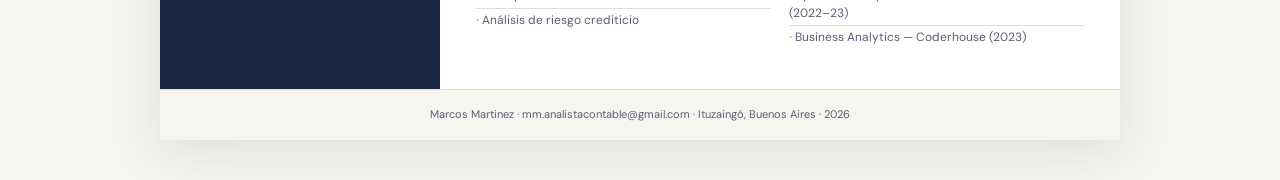
==== commit 594c05ae: "Update" ====
--- a/index.html
+++ b/index.html
@@ -3,6 +3,7 @@
 <head>
 <meta charset="UTF-8">
 <meta name="viewport" content="width=device-width, initial-scale=1.0">
+<meta name="description" content="Curriculum Vitae de Marcos Martinez, Asesor Impositivo y Contador Público con experiencia en automatización (Python y SQL).">
 <title>Marcos Martinez — Asesor Impositivo & Contador Público</title>
 <link href="https://fonts.googleapis.com/css2?family=DM+Serif+Display&family=DM+Sans:wght@300;400;500&display=swap" rel="stylesheet">
 <style>
@@ -23,8 +24,8 @@
   .page { max-width: 960px; margin: 40px auto; background: var(--white); box-shadow: 0 8px 48px rgba(26,39,68,0.12); display: grid; grid-template-columns: 280px 1fr; min-height: 100vh; }
   .sidebar { background: var(--navy); padding: 40px 24px; display: flex; flex-direction: column; gap: 0; }
   .profile-area { text-align: center; padding-bottom: 28px; border-bottom: 1px solid var(--navy-light); }
-  .avatar { width: 96px; height: 96px; border-radius: 50%; border: 2.5px solid var(--accent); display: flex; align-items: center; justify-content: center; margin: 0 auto 16px; overflow: hidden; background: var(--navy-mid); }
-  .avatar img { width: 100%; height: 100%; object-fit: cover; object-position: center top; }
+  .avatar { width: 96px; height: 96px; border-radius: 50%; border: 2.5px solid var(--accent); display: block; margin: 0 auto 16px; overflow: hidden; background: var(--navy-mid); }
+  .avatar img { display: block; width: 100%; height: 100%; object-fit: cover; object-position: center top; }
   .profile-area h1 { font-family: 'DM Serif Display', serif; font-size: 26px; color: var(--white); line-height: 1.2; font-weight: 400; }
   .profile-area .role { font-size: 11.5px; color: var(--accent-light); margin-top: 6px; font-weight: 300; letter-spacing: 0.04em; }
   .s-section { padding: 22px 0; border-bottom: 1px solid var(--navy-light); }
@@ -88,7 +89,7 @@
   <aside class="sidebar">
     <div class="profile-area">
       <div class="avatar">
-        <img src="[data-uri]" alt="Marcos Martinez">
+        <img src="[data-uri]" alt="Marcos Martinez">
       </div>
       <h1>Marcos<br>Martinez</h1>
       <p class="role">Asesor Impositivo · Contador Público (UNDEF)<br>Python & SQL · Automatización fiscal</p>
@@ -106,7 +107,7 @@
       </div>
       <div class="contact-row">
         <svg width="13" height="13" viewBox="0 0 16 16" fill="none"><rect x="1" y="1" width="14" height="14" rx="3" stroke="#9ba8c0" stroke-width="1.3"/><path d="M5 12V6.5M5 4.5V4M8 12V9c0-1.5 2-2 2-2V6c0-1-.8-1.5-2-1" stroke="#9ba8c0" stroke-width="1.3" stroke-linecap="round"/></svg>
-        <a href="https://www.linkedin.com/in/martinez-marcos-12155b203/" target="_blank">/in/martinez-marcos</a>
+        <a href="https://www.linkedin.com/in/martinez-marcos-12155b203/" target="_blank" rel="noopener noreferrer">/in/martinez-marcos</a>
       </div>
       <div class="contact-row">
         <svg width="13" height="13" viewBox="0 0 16 16" fill="none"><path d="M8 1.5a5 5 0 100 10A5 5 0 008 1.5zM2 14c0-2.2 2.7-3.5 6-3.5s6 1.3 6 3.5" stroke="#9ba8c0" stroke-width="1.3" stroke-linecap="round"/></svg>
@@ -114,7 +115,7 @@
       </div>
       <div class="contact-row">
         <svg width="13" height="13" viewBox="0 0 16 16" fill="none"><path d="M8 1C4.13 1 1 4.13 1 8c0 3.09 2.01 5.72 4.79 6.65.35.06.48-.15.48-.34v-1.2c-1.95.42-2.36-.94-2.36-.94-.32-.81-.78-1.03-.78-1.03-.64-.44.05-.43.05-.43.7.05 1.07.72 1.07.72.62 1.07 1.63.76 2.03.58.06-.45.24-.76.44-.93-1.56-.18-3.19-.78-3.19-3.46 0-.76.27-1.39.72-1.88-.07-.18-.31-.89.07-1.85 0 0 .59-.19 1.93.72A6.7 6.7 0 018 4.84c.6.003 1.2.08 1.76.24 1.34-.91 1.93-.72 1.93-.72.38.96.14 1.67.07 1.85.45.49.72 1.12.72 1.88 0 2.69-1.64 3.28-3.2 3.45.25.22.47.64.47 1.29v1.92c0 .19.13.4.48.33A7.003 7.003 0 0015 8c0-3.87-3.13-7-7-7z" stroke="#9ba8c0" stroke-width="0.5" fill="#9ba8c0" opacity="0.8"/></svg>
-        <a href="https://github.com/martinezmarcos93" target="_blank">martinezmarcos93</a>
+        <a href="https://github.com/martinezmarcos93" target="_blank" rel="noopener noreferrer">martinezmarcos93</a>
       </div>
     </div>
 
@@ -185,7 +186,7 @@
     <div class="m-section">
       <div class="m-title">Proyectos en GitHub</div>
       <div class="gh-grid">
-        <a class="gh-card" href="https://github.com/martinezmarcos93/software-contabilidad-integrador-" target="_blank">
+        <a class="gh-card" href="https://github.com/martinezmarcos93/software-contabilidad-integrador-" target="_blank" rel="noopener noreferrer">
           <div class="gh-card-name">
             <svg width="13" height="13" viewBox="0 0 16 16" fill="none"><path d="M2 3h12v10H2z" stroke="#9ba8c0" stroke-width="1.2" stroke-linejoin="round"/><path d="M5 7h6M5 9.5h4" stroke="#9ba8c0" stroke-width="1.2" stroke-linecap="round"/></svg>
             software-contabilidad-integrador
@@ -193,7 +194,7 @@
           <div class="gh-card-desc">Software de contabilidad para estudios contables argentinos. Gestión integral adaptada al marco normativo local.</div>
           <div class="gh-card-meta"><span class="gh-lang">Python</span></div>
         </a>
-        <a class="gh-card" href="https://github.com/martinezmarcos93/herramientas_de_gestion" target="_blank">
+        <a class="gh-card" href="https://github.com/martinezmarcos93/herramientas_de_gestion" target="_blank" rel="noopener noreferrer">
           <div class="gh-card-name">
             <svg width="13" height="13" viewBox="0 0 16 16" fill="none"><path d="M2 3h12v10H2z" stroke="#9ba8c0" stroke-width="1.2" stroke-linejoin="round"/><path d="M5 7h6M5 9.5h4" stroke="#9ba8c0" stroke-width="1.2" stroke-linecap="round"/></svg>
             herramientas_de_gestion
@@ -201,7 +202,7 @@
           <div class="gh-card-desc">Set de herramientas complementarias para oficinas administrativas: automatización de tareas repetitivas y gestión documental.</div>
           <div class="gh-card-meta"><span class="gh-lang">Python</span></div>
         </a>
-        <a class="gh-card" href="https://github.com/martinezmarcos93/Proyecto_Hanna" target="_blank">
+        <a class="gh-card" href="https://github.com/martinezmarcos93/Proyecto_Hanna" target="_blank" rel="noopener noreferrer">
           <div class="gh-card-name">
             <svg width="13" height="13" viewBox="0 0 16 16" fill="none"><path d="M2 3h12v10H2z" stroke="#9ba8c0" stroke-width="1.2" stroke-linejoin="round"/><path d="M5 7h6M5 9.5h4" stroke="#9ba8c0" stroke-width="1.2" stroke-linecap="round"/></svg>
             Proyecto_Hanna
@@ -209,7 +210,7 @@
           <div class="gh-card-desc">Asistente de IA con notificaciones push para Windows y Telegram. Integración de modelos de lenguaje en flujos de trabajo reales.</div>
           <div class="gh-card-meta"><span class="gh-lang">Python</span></div>
         </a>
-        <a class="gh-card" href="https://github.com/martinezmarcos93/CyberToolkit" target="_blank">
+        <a class="gh-card" href="https://github.com/martinezmarcos93/CyberToolkit" target="_blank" rel="noopener noreferrer">
           <div class="gh-card-name">
             <svg width="13" height="13" viewBox="0 0 16 16" fill="none"><path d="M2 3h12v10H2z" stroke="#9ba8c0" stroke-width="1.2" stroke-linejoin="round"/><path d="M5 7h6M5 9.5h4" stroke="#9ba8c0" stroke-width="1.2" stroke-linecap="round"/></svg>
             CyberToolkit
@@ -219,7 +220,7 @@
         </a>
       </div>
       <div class="gh-footer">
-        <a href="https://github.com/martinezmarcos93" target="_blank">Ver portafolio completo → github.com/martinezmarcos93</a>
+        <a href="https://github.com/martinezmarcos93" target="_blank" rel="noopener noreferrer">Ver portafolio completo → github.com/martinezmarcos93</a>
       </div>
     </div>
 
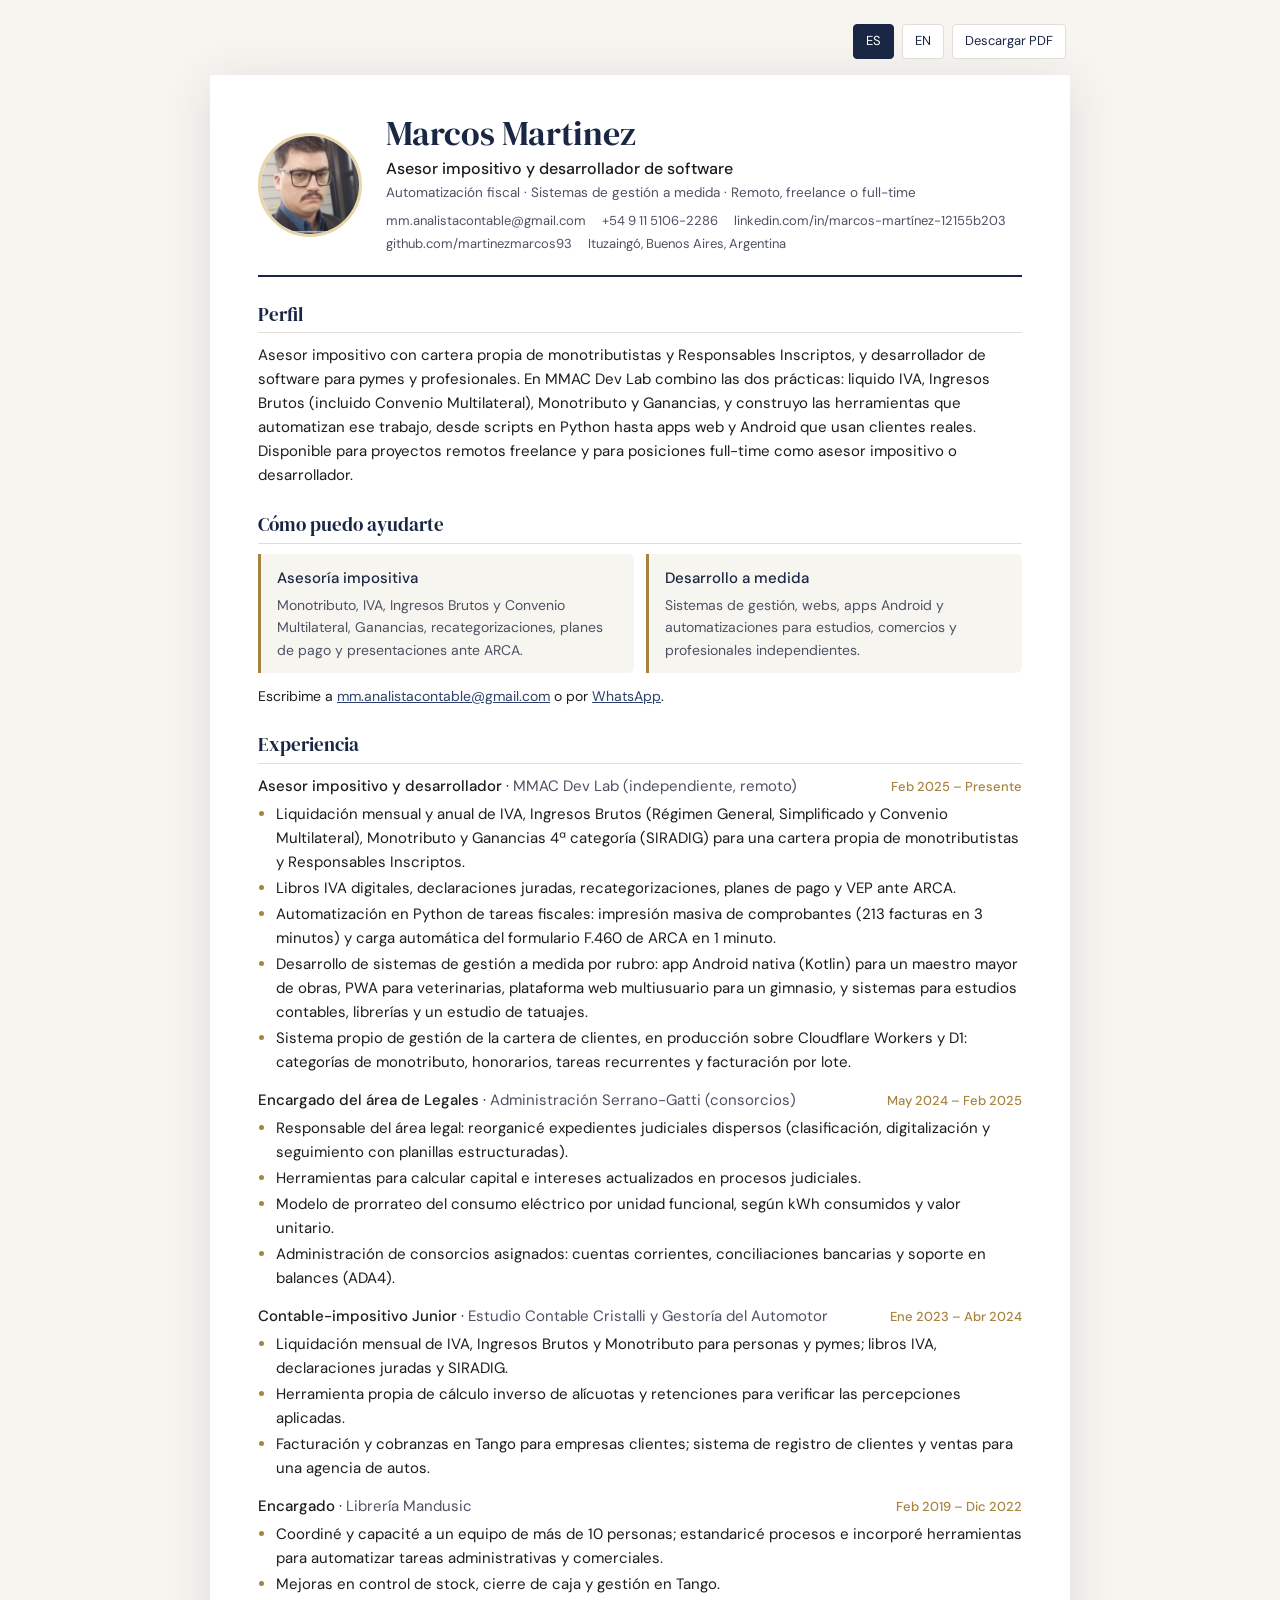
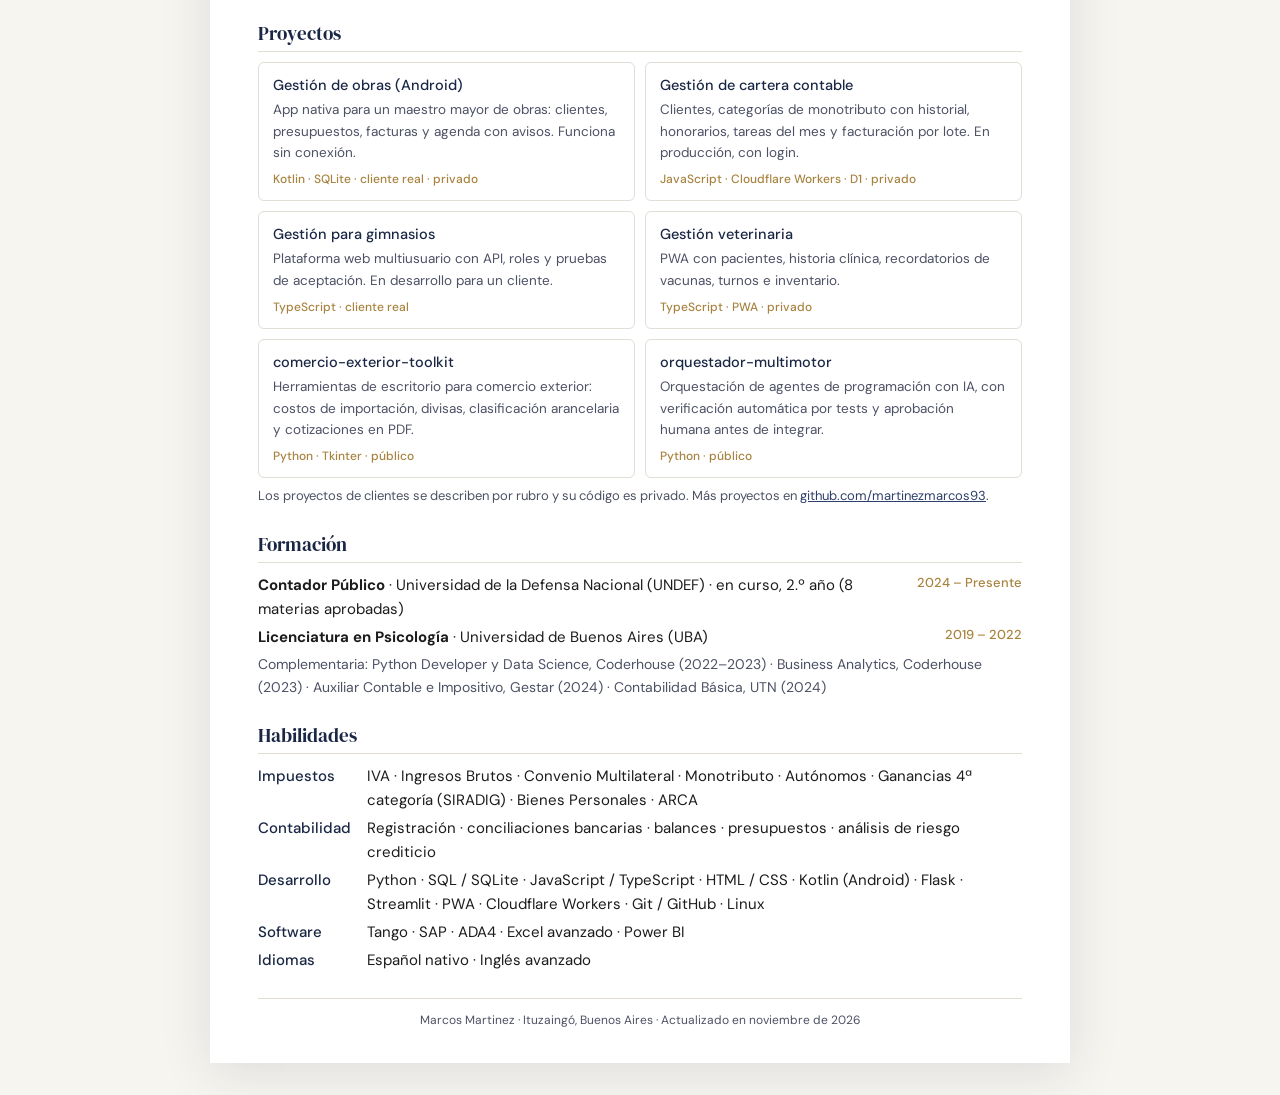
==== commit f0b162a7: "feat(cv): CV bilingüe ES/EN con PDF generado desde el HTML - Contenido actualizado: MMAC Dev Lab (as" ====
--- a/index.html
+++ b/index.html
@@ -3,267 +3,177 @@
 <head>
 <meta charset="UTF-8">
 <meta name="viewport" content="width=device-width, initial-scale=1.0">
-<meta name="description" content="Curriculum Vitae de Marcos Martinez, Asesor Impositivo y Contador Público con experiencia en automatización (Python y SQL).">
-<title>Marcos Martinez — Asesor Impositivo & Contador Público</title>
-<link href="https://fonts.googleapis.com/css2?family=DM+Serif+Display&family=DM+Sans:wght@300;400;500&display=swap" rel="stylesheet">
-<style>
-  :root {
-    --navy: #1a2744;
-    --navy-mid: #2d3f6b;
-    --navy-light: #3d5080;
-    --accent: #c8a96e;
-    --accent-light: #e8d5a8;
-    --text: #1c1c1e;
-    --muted: #5a5e72;
-    --surface: #f7f5f0;
-    --white: #ffffff;
-    --border: #e2ddd5;
-  }
-  * { box-sizing: border-box; margin: 0; padding: 0; }
-  body { font-family: 'DM Sans', sans-serif; background: var(--surface); color: var(--text); font-size: 14px; line-height: 1.6; }
-  .page { max-width: 960px; margin: 40px auto; background: var(--white); box-shadow: 0 8px 48px rgba(26,39,68,0.12); display: grid; grid-template-columns: 280px 1fr; min-height: 100vh; }
-  .sidebar { background: var(--navy); padding: 40px 24px; display: flex; flex-direction: column; gap: 0; }
-  .profile-area { text-align: center; padding-bottom: 28px; border-bottom: 1px solid var(--navy-light); }
-  .avatar { width: 96px; height: 96px; border-radius: 50%; border: 2.5px solid var(--accent); display: block; margin: 0 auto 16px; overflow: hidden; background: var(--navy-mid); }
-  .avatar img { display: block; width: 100%; height: 100%; object-fit: cover; object-position: center top; }
-  .profile-area h1 { font-family: 'DM Serif Display', serif; font-size: 26px; color: var(--white); line-height: 1.2; font-weight: 400; }
-  .profile-area .role { font-size: 11.5px; color: var(--accent-light); margin-top: 6px; font-weight: 300; letter-spacing: 0.04em; }
-  .s-section { padding: 22px 0; border-bottom: 1px solid var(--navy-light); }
-  .s-section:last-child { border-bottom: none; }
-  .s-label { font-size: 9.5px; font-weight: 500; letter-spacing: 0.12em; text-transform: uppercase; color: var(--accent); margin-bottom: 12px; }
-  .contact-row { display: flex; align-items: flex-start; gap: 10px; margin-bottom: 9px; font-size: 12px; color: #b0bcd4; line-height: 1.4; }
-  .contact-row svg { flex-shrink: 0; margin-top: 2px; opacity: 0.7; }
-  .contact-row a { color: #b0bcd4; text-decoration: none; }
-  .contact-row a:hover { color: var(--accent-light); }
-  .tag-cloud { display: flex; flex-wrap: wrap; gap: 5px; }
-  .tag { background: var(--navy-mid); color: #9bb0d4; font-size: 11px; padding: 3px 9px; border-radius: 3px; border: 0.5px solid var(--navy-light); }
-  .interest-item { font-size: 12px; color: #b0bcd4; padding: 5px 0; border-bottom: 0.5px solid #2a3858; line-height: 1.4; display: flex; gap: 8px; align-items: flex-start; }
-  .interest-item:last-child { border-bottom: none; }
-  .interest-item::before { content: "→"; color: var(--accent); font-size: 11px; flex-shrink: 0; margin-top: 1px; }
-  .main { padding: 40px 36px; display: flex; flex-direction: column; gap: 28px; }
-  .summary-block { background: var(--surface); border-left: 3px solid var(--accent); padding: 14px 18px; border-radius: 0 6px 6px 0; font-size: 13px; color: var(--muted); line-height: 1.7; }
-  .m-title { font-family: 'DM Serif Display', serif; font-size: 15px; font-weight: 400; color: var(--navy); letter-spacing: 0.02em; padding-bottom: 6px; border-bottom: 1.5px solid var(--navy); margin-bottom: 16px; display: flex; align-items: center; gap: 10px; }
-  .m-title::before { content: ""; display: inline-block; width: 6px; height: 6px; background: var(--accent); border-radius: 50%; }
-  .job { margin-bottom: 18px; }
-  .job:last-child { margin-bottom: 0; }
-  .job-header { display: flex; justify-content: space-between; align-items: baseline; gap: 8px; margin-bottom: 2px; }
-  .job-title { font-size: 13.5px; font-weight: 500; color: var(--text); }
-  .job-date { font-size: 11px; color: var(--accent); font-weight: 500; white-space: nowrap; flex-shrink: 0; }
-  .job-bullets { list-style: none; padding: 0; margin-top: 6px; }
-  .job-bullets li { font-size: 12.5px; color: var(--muted); padding: 2.5px 0 2.5px 14px; position: relative; line-height: 1.55; }
-  .job-bullets li::before { content: "·"; position: absolute; left: 3px; color: var(--accent); font-size: 16px; font-weight: 700; line-height: 1.2; }
-  .edu-grid { display: grid; grid-template-columns: 1fr 1fr; gap: 12px; }
-  .edu-card { border: 1px solid var(--border); border-radius: 6px; padding: 12px 14px; position: relative; overflow: hidden; }
-  .edu-card::before { content: ""; position: absolute; top: 0; left: 0; width: 3px; height: 100%; background: var(--navy); }
-  .edu-degree { font-size: 13px; font-weight: 500; color: var(--text); line-height: 1.3; }
-  .edu-school { font-size: 11.5px; color: var(--muted); margin-top: 4px; }
-  .edu-year { font-size: 11px; color: var(--accent); font-weight: 500; margin-top: 5px; }
-  .skills-grid { display: grid; grid-template-columns: 1fr 1fr; gap: 18px; }
-  .skill-group h4 { font-size: 12px; font-weight: 500; color: var(--navy); margin-bottom: 7px; text-transform: uppercase; letter-spacing: 0.06em; }
-  .skill-item { font-size: 12px; color: var(--muted); padding: 3px 0; border-bottom: 0.5px solid var(--border); line-height: 1.45; }
-  .skill-item:last-child { border-bottom: none; }
-  .skill-item::before { content: "· "; color: var(--accent); font-weight: 700; }
-
-  /* GITHUB SECTION */
-  .gh-grid { display: grid; grid-template-columns: 1fr 1fr; gap: 10px; }
-  .gh-card { border: 1px solid var(--border); border-radius: 6px; padding: 11px 13px; position: relative; overflow: hidden; transition: border-color 0.2s; text-decoration: none; display: block; }
-  .gh-card:hover { border-color: var(--accent); }
-  .gh-card::before { content: ""; position: absolute; top: 0; left: 0; width: 3px; height: 100%; background: var(--accent); }
-  .gh-card-name { font-size: 12.5px; font-weight: 500; color: var(--navy); margin-bottom: 4px; display: flex; align-items: center; gap: 6px; }
-  .gh-card-name svg { flex-shrink: 0; opacity: 0.5; }
-  .gh-card-desc { font-size: 11.5px; color: var(--muted); line-height: 1.45; }
-  .gh-card-meta { display: flex; align-items: center; gap: 10px; margin-top: 7px; }
-  .gh-lang { font-size: 10.5px; color: #9ba8c0; display: flex; align-items: center; gap: 4px; }
-  .gh-lang::before { content: ""; display: inline-block; width: 8px; height: 8px; border-radius: 50%; background: #3572A5; }
-  .gh-footer { margin-top: 10px; text-align: right; }
-  .gh-footer a { font-size: 11px; color: var(--accent); text-decoration: none; letter-spacing: 0.03em; }
-  .gh-footer a:hover { text-decoration: underline; }
-
-  footer { text-align: center; font-size: 11px; color: var(--muted); padding: 16px; border-top: 1px solid var(--border); background: var(--surface); grid-column: 1 / -1; }
-  @media print { body { background: white; } .page { margin: 0; box-shadow: none; max-width: 100%; } }
-  @media (max-width: 640px) { .page { grid-template-columns: 1fr; margin: 0; } .sidebar { padding: 28px 20px; } .main { padding: 24px 20px; } .edu-grid, .skills-grid, .gh-grid { grid-template-columns: 1fr; } }
-</style>
+<title>Marcos Martinez — Asesor impositivo y desarrollador de software</title>
+<meta name="description" content="CV de Marcos Martinez: asesor impositivo (IVA, Ingresos Brutos, Monotributo, Ganancias) y desarrollador de software (Python, SQL, web y Android). Trabajo remoto, freelance o full-time.">
+<link rel="canonical" href="https://martinezmarcos93.github.io/martinezmarcos93.github.io-cv/">
+<link rel="alternate" hreflang="es" href="https://martinezmarcos93.github.io/martinezmarcos93.github.io-cv/">
+<link rel="alternate" hreflang="en" href="https://martinezmarcos93.github.io/martinezmarcos93.github.io-cv/en/">
+<meta property="og:type" content="profile">
+<meta property="og:title" content="Marcos Martinez — Asesor impositivo y desarrollador de software">
+<meta property="og:description" content="Liquidación de impuestos para monotributistas y Responsables Inscriptos, y sistemas de gestión a medida. Remoto.">
+<meta property="og:url" content="https://martinezmarcos93.github.io/martinezmarcos93.github.io-cv/">
+<meta property="og:image" content="https://martinezmarcos93.github.io/martinezmarcos93.github.io-cv/foto.jpg">
+<meta property="og:locale" content="es_AR">
+<link rel="icon" href="data:image/svg+xml,%3Csvg xmlns='http://www.w3.org/2000/svg' viewBox='0 0 32 32'%3E%3Crect width='32' height='32' rx='6' fill='%231a2744'/%3E%3Ctext x='16' y='22' font-family='Georgia,serif' font-size='16' fill='%23e8d5a8' text-anchor='middle'%3EMM%3C/text%3E%3C/svg%3E">
+<link rel="preconnect" href="https://fonts.googleapis.com">
+<link rel="preconnect" href="https://fonts.gstatic.com" crossorigin>
+<link href="https://fonts.googleapis.com/css2?family=DM+Serif+Display&family=DM+Sans:wght@400;500&display=swap" rel="stylesheet">
+<link rel="stylesheet" href="styles.css">
 </head>
 <body>
-<div class="page">
-  <aside class="sidebar">
-    <div class="profile-area">
-      <div class="avatar">
-        <img src="[data-uri]" alt="Marcos Martinez">
+<nav class="toolbar" aria-label="Idioma y descargas">
+  <a href="./" aria-current="true" hreflang="es">ES</a>
+  <a href="en/" hreflang="en" lang="en">EN</a>
+  <a href="cv-marcos-martinez-es.pdf" download>Descargar PDF</a>
+</nav>
+
+<main class="page">
+  <header class="header">
+    <img class="avatar" src="foto.jpg" alt="Foto de Marcos Martinez" width="104" height="104">
+    <div>
+      <h1>Marcos Martinez</h1>
+      <p class="headline">Asesor impositivo y desarrollador de software</p>
+      <p class="subline">Automatización fiscal · Sistemas de gestión a medida · Remoto, freelance o full-time</p>
+      <ul class="contact">
+        <li><a href="mailto:mm.analistacontable@gmail.com">mm.analistacontable@gmail.com</a></li>
+        <li><a href="tel:+5491151062286">+54 9 11 5106-2286</a></li>
+        <li><a href="https://www.linkedin.com/in/marcos-mart%C3%ADnez-12155b203/">linkedin.com/in/marcos-martínez-12155b203</a></li>
+        <li><a href="https://github.com/martinezmarcos93">github.com/martinezmarcos93</a></li>
+        <li>Ituzaingó, Buenos Aires, Argentina</li>
+      </ul>
+    </div>
+  </header>
+
+  <section aria-labelledby="perfil">
+    <h2 id="perfil">Perfil</h2>
+    <p class="summary">Asesor impositivo con cartera propia de monotributistas y Responsables Inscriptos, y desarrollador de software para pymes y profesionales. En MMAC Dev Lab combino las dos prácticas: liquido IVA, Ingresos Brutos (incluido Convenio Multilateral), Monotributo y Ganancias, y construyo las herramientas que automatizan ese trabajo, desde scripts en Python hasta apps web y Android que usan clientes reales. Disponible para proyectos remotos freelance y para posiciones full-time como asesor impositivo o desarrollador.</p>
+  </section>
+
+  <section class="web-only" aria-labelledby="servicios">
+    <h2 id="servicios">Cómo puedo ayudarte</h2>
+    <div class="services">
+      <div class="service">
+        <h3>Asesoría impositiva</h3>
+        <p>Monotributo, IVA, Ingresos Brutos y Convenio Multilateral, Ganancias, recategorizaciones, planes de pago y presentaciones ante ARCA.</p>
       </div>
-      <h1>Marcos<br>Martinez</h1>
-      <p class="role">Asesor Impositivo · Contador Público (UNDEF)<br>Python & SQL · Automatización fiscal</p>
-    </div>
-
-    <div class="s-section">
-      <div class="s-label">Contacto</div>
-      <div class="contact-row">
-        <svg width="13" height="13" viewBox="0 0 16 16" fill="none"><path d="M2 4l6 5 6-5M2 4h12v8H2V4z" stroke="#9ba8c0" stroke-width="1.3" stroke-linecap="round" stroke-linejoin="round"/></svg>
-        <a href="mailto:mm.analistacontable@gmail.com">mm.analistacontable@gmail.com</a>
-      </div>
-      <div class="contact-row">
-        <svg width="13" height="13" viewBox="0 0 16 16" fill="none"><path d="M3 2h3l1.5 4-2 1.2a9 9 0 004.3 4.3L11 9.5l4 1.5v3c0 1-1 2-2 1.5A13 13 0 011.5 4C1 3 2 2 3 2z" stroke="#9ba8c0" stroke-width="1.3" stroke-linejoin="round"/></svg>
-        11-5106-2286
-      </div>
-      <div class="contact-row">
-        <svg width="13" height="13" viewBox="0 0 16 16" fill="none"><rect x="1" y="1" width="14" height="14" rx="3" stroke="#9ba8c0" stroke-width="1.3"/><path d="M5 12V6.5M5 4.5V4M8 12V9c0-1.5 2-2 2-2V6c0-1-.8-1.5-2-1" stroke="#9ba8c0" stroke-width="1.3" stroke-linecap="round"/></svg>
-        <a href="https://www.linkedin.com/in/martinez-marcos-12155b203/" target="_blank" rel="noopener noreferrer">/in/martinez-marcos</a>
-      </div>
-      <div class="contact-row">
-        <svg width="13" height="13" viewBox="0 0 16 16" fill="none"><path d="M8 1.5a5 5 0 100 10A5 5 0 008 1.5zM2 14c0-2.2 2.7-3.5 6-3.5s6 1.3 6 3.5" stroke="#9ba8c0" stroke-width="1.3" stroke-linecap="round"/></svg>
-        Ituzaingó, Buenos Aires
-      </div>
-      <div class="contact-row">
-        <svg width="13" height="13" viewBox="0 0 16 16" fill="none"><path d="M8 1C4.13 1 1 4.13 1 8c0 3.09 2.01 5.72 4.79 6.65.35.06.48-.15.48-.34v-1.2c-1.95.42-2.36-.94-2.36-.94-.32-.81-.78-1.03-.78-1.03-.64-.44.05-.43.05-.43.7.05 1.07.72 1.07.72.62 1.07 1.63.76 2.03.58.06-.45.24-.76.44-.93-1.56-.18-3.19-.78-3.19-3.46 0-.76.27-1.39.72-1.88-.07-.18-.31-.89.07-1.85 0 0 .59-.19 1.93.72A6.7 6.7 0 018 4.84c.6.003 1.2.08 1.76.24 1.34-.91 1.93-.72 1.93-.72.38.96.14 1.67.07 1.85.45.49.72 1.12.72 1.88 0 2.69-1.64 3.28-3.2 3.45.25.22.47.64.47 1.29v1.92c0 .19.13.4.48.33A7.003 7.003 0 0015 8c0-3.87-3.13-7-7-7z" stroke="#9ba8c0" stroke-width="0.5" fill="#9ba8c0" opacity="0.8"/></svg>
-        <a href="https://github.com/martinezmarcos93" target="_blank" rel="noopener noreferrer">martinezmarcos93</a>
+      <div class="service">
+        <h3>Desarrollo a medida</h3>
+        <p>Sistemas de gestión, webs, apps Android y automatizaciones para estudios, comercios y profesionales independientes.</p>
       </div>
     </div>
+    <p class="cta">Escribime a <a href="mailto:mm.analistacontable@gmail.com">mm.analistacontable@gmail.com</a> o por <a href="https://wa.me/5491151062286">WhatsApp</a>.</p>
+  </section>
 
-    <div class="s-section">
-      <div class="s-label">Software & Herramientas</div>
-      <div class="tag-cloud">
-        <span class="tag">Python</span><span class="tag">SQL</span><span class="tag">Excel avanzado</span><span class="tag">Power BI</span><span class="tag">SAP</span><span class="tag">Tango</span><span class="tag">ADA4</span>
+  <section aria-labelledby="experiencia">
+    <h2 id="experiencia">Experiencia</h2>
+
+    <article class="job">
+      <div class="job-head">
+        <div><span class="job-role">Asesor impositivo y desarrollador</span> · <span class="job-org">MMAC Dev Lab (independiente, remoto)</span></div>
+        <span class="job-date">Feb 2025 – Presente</span>
       </div>
+      <ul>
+        <li>Liquidación mensual y anual de IVA, Ingresos Brutos (Régimen General, Simplificado y Convenio Multilateral), Monotributo y Ganancias 4ª categoría (SIRADIG) para una cartera propia de monotributistas y Responsables Inscriptos.</li>
+        <li>Libros IVA digitales, declaraciones juradas, recategorizaciones, planes de pago y VEP ante ARCA.</li>
+        <li>Automatización en Python de tareas fiscales: impresión masiva de comprobantes (213 facturas en 3 minutos) y carga automática del formulario F.460 de ARCA en 1 minuto.</li>
+        <li>Desarrollo de sistemas de gestión a medida por rubro: app Android nativa (Kotlin) para un maestro mayor de obras, PWA para veterinarias, plataforma web multiusuario para un gimnasio, y sistemas para estudios contables, librerías y un estudio de tatuajes.</li>
+        <li>Sistema propio de gestión de la cartera de clientes, en producción sobre Cloudflare Workers y D1: categorías de monotributo, honorarios, tareas recurrentes y facturación por lote.</li>
+      </ul>
+    </article>
+
+    <article class="job">
+      <div class="job-head">
+        <div><span class="job-role">Encargado del área de Legales</span> · <span class="job-org">Administración Serrano-Gatti (consorcios)</span></div>
+        <span class="job-date">May 2024 – Feb 2025</span>
+      </div>
+      <ul>
+        <li>Responsable del área legal: reorganicé expedientes judiciales dispersos (clasificación, digitalización y seguimiento con planillas estructuradas).</li>
+        <li>Herramientas para calcular capital e intereses actualizados en procesos judiciales.</li>
+        <li>Modelo de prorrateo del consumo eléctrico por unidad funcional, según kWh consumidos y valor unitario.</li>
+        <li>Administración de consorcios asignados: cuentas corrientes, conciliaciones bancarias y soporte en balances (ADA4).</li>
+      </ul>
+    </article>
+
+    <article class="job">
+      <div class="job-head">
+        <div><span class="job-role">Contable-impositivo Junior</span> · <span class="job-org">Estudio Contable Cristalli y Gestoría del Automotor</span></div>
+        <span class="job-date">Ene 2023 – Abr 2024</span>
+      </div>
+      <ul>
+        <li>Liquidación mensual de IVA, Ingresos Brutos y Monotributo para personas y pymes; libros IVA, declaraciones juradas y SIRADIG.</li>
+        <li>Herramienta propia de cálculo inverso de alícuotas y retenciones para verificar las percepciones aplicadas.</li>
+        <li>Facturación y cobranzas en Tango para empresas clientes; sistema de registro de clientes y ventas para una agencia de autos.</li>
+      </ul>
+    </article>
+
+    <article class="job">
+      <div class="job-head">
+        <div><span class="job-role">Encargado</span> · <span class="job-org">Librería Mandusic</span></div>
+        <span class="job-date">Feb 2019 – Dic 2022</span>
+      </div>
+      <ul>
+        <li>Coordiné y capacité a un equipo de más de 10 personas; estandaricé procesos e incorporé herramientas para automatizar tareas administrativas y comerciales.</li>
+        <li>Mejoras en control de stock, cierre de caja y gestión en Tango.</li>
+      </ul>
+    </article>
+  </section>
+
+  <section class="web-only" aria-labelledby="proyectos">
+    <h2 id="proyectos">Proyectos</h2>
+    <div class="cards">
+      <div class="card">
+        <div class="card-name">Gestión de obras (Android)</div>
+        <div class="card-desc">App nativa para un maestro mayor de obras: clientes, presupuestos, facturas y agenda con avisos. Funciona sin conexión.</div>
+        <div class="card-meta">Kotlin · SQLite · cliente real · privado</div>
+      </div>
+      <div class="card">
+        <div class="card-name">Gestión de cartera contable</div>
+        <div class="card-desc">Clientes, categorías de monotributo con historial, honorarios, tareas del mes y facturación por lote. En producción, con login.</div>
+        <div class="card-meta">JavaScript · Cloudflare Workers · D1 · privado</div>
+      </div>
+      <div class="card">
+        <div class="card-name">Gestión para gimnasios</div>
+        <div class="card-desc">Plataforma web multiusuario con API, roles y pruebas de aceptación. En desarrollo para un cliente.</div>
+        <div class="card-meta">TypeScript · cliente real</div>
+      </div>
+      <div class="card">
+        <div class="card-name">Gestión veterinaria</div>
+        <div class="card-desc">PWA con pacientes, historia clínica, recordatorios de vacunas, turnos e inventario.</div>
+        <div class="card-meta">TypeScript · PWA · privado</div>
+      </div>
+      <a class="card" href="https://github.com/martinezmarcos93/comercio-exterior-toolkit">
+        <div class="card-name">comercio-exterior-toolkit</div>
+        <div class="card-desc">Herramientas de escritorio para comercio exterior: costos de importación, divisas, clasificación arancelaria y cotizaciones en PDF.</div>
+        <div class="card-meta">Python · Tkinter · público</div>
+      </a>
+      <a class="card" href="https://github.com/martinezmarcos93/orquestador-multimotor">
+        <div class="card-name">orquestador-multimotor</div>
+        <div class="card-desc">Orquestación de agentes de programación con IA, con verificación automática por tests y aprobación humana antes de integrar.</div>
+        <div class="card-meta">Python · público</div>
+      </a>
     </div>
+    <p class="note">Los proyectos de clientes se describen por rubro y su código es privado. Más proyectos en <a href="https://github.com/martinezmarcos93">github.com/martinezmarcos93</a>.</p>
+  </section>
 
-    <div class="s-section">
-      <div class="s-label">Impuestos</div>
-      <div class="tag-cloud">
-        <span class="tag">IVA</span><span class="tag">Ingresos Brutos</span><span class="tag">SIRADIG</span><span class="tag">Monotributo</span><span class="tag">Conv. Multilateral</span><span class="tag">Bienes Personales</span><span class="tag">ARCA</span>
-      </div>
-    </div>
+  <section aria-labelledby="formacion">
+    <h2 id="formacion">Formación</h2>
+    <div class="edu-item"><span><strong>Contador Público</strong> · Universidad de la Defensa Nacional (UNDEF) · en curso, 2.º año (8 materias aprobadas)</span><span>2024 – Presente</span></div>
+    <div class="edu-item"><span><strong>Licenciatura en Psicología</strong> · Universidad de Buenos Aires (UBA)</span><span>2019 – 2022</span></div>
+    <p class="edu-extra">Complementaria: Python Developer y Data Science, Coderhouse (2022–2023) · Business Analytics, Coderhouse (2023) · Auxiliar Contable e Impositivo, Gestar (2024) · Contabilidad Básica, UTN (2024)</p>
+  </section>
 
-    <div class="s-section">
-      <div class="s-label">Intereses profesionales</div>
-      <div class="interest-item">Automatización fiscal y administrativa</div>
-      <div class="interest-item">Análisis de datos en gestión contable</div>
-      <div class="interest-item">Mejora continua en estudios y pymes</div>
-    </div>
-  </aside>
+  <section aria-labelledby="habilidades">
+    <h2 id="habilidades">Habilidades</h2>
+    <dl class="skills">
+      <dt>Impuestos</dt><dd>IVA · Ingresos Brutos · Convenio Multilateral · Monotributo · Autónomos · Ganancias 4ª categoría (SIRADIG) · Bienes Personales · ARCA</dd>
+      <dt>Contabilidad</dt><dd>Registración · conciliaciones bancarias · balances · presupuestos · análisis de riesgo crediticio</dd>
+      <dt>Desarrollo</dt><dd>Python · SQL / SQLite · JavaScript / TypeScript · HTML / CSS · Kotlin (Android) · Flask · Streamlit · PWA · Cloudflare Workers · Git / GitHub · Linux</dd>
+      <dt>Software</dt><dd>Tango · SAP · ADA4 · Excel avanzado · Power BI</dd>
+      <dt>Idiomas</dt><dd>Español nativo · Inglés avanzado</dd>
+    </dl>
+  </section>
 
-  <main class="main">
-    <div class="summary-block">
-      Asesor impositivo con experiencia en liquidación mensual para monotributistas, Régimen General y Convenio Multilateral. Complemento la práctica contable con automatización de procesos en Python y SQL, desarrollando herramientas que optimizan tiempos operativos en gestión fiscal. Manejo de Tango, SAP y Excel avanzado. Perfil analítico orientado a la mejora de procesos en entornos administrativos y financieros.
-    </div>
-
-    <div class="m-section">
-      <div class="m-title">Experiencia laboral</div>
-      <div class="job">
-        <div class="job-header"><span class="job-title">Asesor Impositivo Independiente</span><span class="job-date">Feb 2025 – Presente</span></div>
-        <ul class="job-bullets">
-          <li>Gestión integral de IVA, Ingresos Brutos y Ganancias 4° categoría (SIRADIG) para monotributistas y contribuyentes bajo Régimen General y Convenio Multilateral.</li>
-          <li>Automatización con Python: impresión masiva de documentación fiscal y autocompletado de formularios ARCA, reduciendo tiempos operativos significativamente.</li>
-          <li>Elaboración de libros IVA digitales y declaraciones juradas mensuales y anuales.</li>
-          <li>Asesoramiento personalizado en cumplimiento fiscal, organización documental y reducción de errores formales.</li>
-        </ul>
-      </div>
-      <div class="job">
-        <div class="job-header"><span class="job-title">Administración Serrano-Gatti</span><span class="job-date">May 2024 – Feb 2025</span></div>
-        <ul class="job-bullets">
-          <li>Reorganización del área legal y administrativa: digitalización de expedientes judiciales y sistema de seguimiento con planillas estructuradas.</li>
-          <li>Diseño de modelo de prorrateo de consumo eléctrico por unidad funcional.</li>
-          <li>Herramientas de control para cálculo actualizado de capital e intereses en procesos judiciales.</li>
-          <li>Cuentas corrientes, conciliaciones bancarias y soporte en armado de balances. Sistema ADA4.</li>
-        </ul>
-      </div>
-      <div class="job">
-        <div class="job-header"><span class="job-title">Estudio Contable Cristalli y Gestoría del Automotor</span><span class="job-date">Ene 2023 – Abr 2024</span></div>
-        <ul class="job-bullets">
-          <li>Liquidación mensual de IVA, IIBB (General, Simplificado y Multilateral) y Monotributo para pymes y particulares.</li>
-          <li>Herramienta propia para cálculo inverso de alícuotas y verificación de percepciones.</li>
-          <li>NextMedia: facturación y gestión de cobranzas en Tango. Lions Cars: desarrollo de sistema de registro de clientes y ventas.</li>
-        </ul>
-      </div>
-      <div class="job">
-        <div class="job-header"><span class="job-title">Librería Mandusic</span><span class="job-date">Feb 2019 – Dic 2022</span></div>
-        <ul class="job-bullets">
-          <li>Coordinación operativa y capacitación del equipo en herramientas tecnológicas para automatización de tareas.</li>
-          <li>Mejoras en control de stock, cierre de caja y gestión en sistema Tango.</li>
-        </ul>
-      </div>
-    </div>
-
-    <div class="m-section">
-      <div class="m-title">Proyectos en GitHub</div>
-      <div class="gh-grid">
-        <a class="gh-card" href="https://github.com/martinezmarcos93/software-contabilidad-integrador-" target="_blank" rel="noopener noreferrer">
-          <div class="gh-card-name">
-            <svg width="13" height="13" viewBox="0 0 16 16" fill="none"><path d="M2 3h12v10H2z" stroke="#9ba8c0" stroke-width="1.2" stroke-linejoin="round"/><path d="M5 7h6M5 9.5h4" stroke="#9ba8c0" stroke-width="1.2" stroke-linecap="round"/></svg>
-            software-contabilidad-integrador
-          </div>
-          <div class="gh-card-desc">Software de contabilidad para estudios contables argentinos. Gestión integral adaptada al marco normativo local.</div>
-          <div class="gh-card-meta"><span class="gh-lang">Python</span></div>
-        </a>
-        <a class="gh-card" href="https://github.com/martinezmarcos93/herramientas_de_gestion" target="_blank" rel="noopener noreferrer">
-          <div class="gh-card-name">
-            <svg width="13" height="13" viewBox="0 0 16 16" fill="none"><path d="M2 3h12v10H2z" stroke="#9ba8c0" stroke-width="1.2" stroke-linejoin="round"/><path d="M5 7h6M5 9.5h4" stroke="#9ba8c0" stroke-width="1.2" stroke-linecap="round"/></svg>
-            herramientas_de_gestion
-          </div>
-          <div class="gh-card-desc">Set de herramientas complementarias para oficinas administrativas: automatización de tareas repetitivas y gestión documental.</div>
-          <div class="gh-card-meta"><span class="gh-lang">Python</span></div>
-        </a>
-        <a class="gh-card" href="https://github.com/martinezmarcos93/Proyecto_Hanna" target="_blank" rel="noopener noreferrer">
-          <div class="gh-card-name">
-            <svg width="13" height="13" viewBox="0 0 16 16" fill="none"><path d="M2 3h12v10H2z" stroke="#9ba8c0" stroke-width="1.2" stroke-linejoin="round"/><path d="M5 7h6M5 9.5h4" stroke="#9ba8c0" stroke-width="1.2" stroke-linecap="round"/></svg>
-            Proyecto_Hanna
-          </div>
-          <div class="gh-card-desc">Asistente de IA con notificaciones push para Windows y Telegram. Integración de modelos de lenguaje en flujos de trabajo reales.</div>
-          <div class="gh-card-meta"><span class="gh-lang">Python</span></div>
-        </a>
-        <a class="gh-card" href="https://github.com/martinezmarcos93/CyberToolkit" target="_blank" rel="noopener noreferrer">
-          <div class="gh-card-name">
-            <svg width="13" height="13" viewBox="0 0 16 16" fill="none"><path d="M2 3h12v10H2z" stroke="#9ba8c0" stroke-width="1.2" stroke-linejoin="round"/><path d="M5 7h6M5 9.5h4" stroke="#9ba8c0" stroke-width="1.2" stroke-linecap="round"/></svg>
-            CyberToolkit
-          </div>
-          <div class="gh-card-desc">Suite educativa de ciberseguridad con herramientas operativas para aprendizaje práctico en entornos controlados.</div>
-          <div class="gh-card-meta"><span class="gh-lang">Python</span></div>
-        </a>
-      </div>
-      <div class="gh-footer">
-        <a href="https://github.com/martinezmarcos93" target="_blank" rel="noopener noreferrer">Ver portafolio completo → github.com/martinezmarcos93</a>
-      </div>
-    </div>
-
-    <div class="m-section">
-      <div class="m-title">Estudios universitarios</div>
-      <div class="edu-grid">
-        <div class="edu-card">
-          <div class="edu-degree">Contador Público</div>
-          <div class="edu-school">Universidad de la Defensa Nacional (UNDEF)</div>
-          <div class="edu-year">2024 – Presente</div>
-        </div>
-        <div class="edu-card">
-          <div class="edu-degree">Licenciatura en Psicología</div>
-          <div class="edu-school">Universidad de Buenos Aires (UBA)</div>
-          <div class="edu-year">2019 – 2022</div>
-        </div>
-      </div>
-    </div>
-
-    <div class="m-section">
-      <div class="m-title">Competencias y formación complementaria</div>
-      <div class="skills-grid">
-        <div class="skill-group">
-          <h4>Contabilidad y finanzas</h4>
-          <div class="skill-item">Registración contable y conciliaciones bancarias</div>
-          <div class="skill-item">Armado de balances y control de gestión</div>
-          <div class="skill-item">Presupuestos financieros</div>
-          <div class="skill-item">Análisis de riesgo crediticio</div>
-        </div>
-        <div class="skill-group">
-          <h4>Formación complementaria</h4>
-          <div class="skill-item">Auxiliar Contable e Impositivo — Gestar (2024)</div>
-          <div class="skill-item">Contabilidad Básica — UTN (2024)</div>
-          <div class="skill-item">Python Developer & Data Science — Coderhouse (2022–23)</div>
-          <div class="skill-item">Business Analytics — Coderhouse (2023)</div>
-        </div>
-      </div>
-    </div>
-  </main>
-
-  <footer>
-    Marcos Martinez · mm.analistacontable@gmail.com · Ituzaingó, Buenos Aires · 2026
-  </footer>
-</div>
+  <footer>Marcos Martinez · Ituzaingó, Buenos Aires · Actualizado en noviembre de 2026</footer>
+</main>
 </body>
 </html>
--- a/styles.css
+++ b/styles.css
@@ -0,0 +1,200 @@
+/* CV de Marcos Martinez — estilos compartidos por /index.html (ES) y /en/index.html (EN).
+   Una sola columna en pantalla y en impresión: el PDF sale de este mismo HTML
+   (scripts/build-pdf.sh) y un ATS lo lee en orden. */
+
+:root {
+  --navy: #1a2744;
+  --navy-mid: #2d3f6b;
+  --accent: #a8833f;          /* dorado oscurecido: contraste AA sobre blanco */
+  --accent-soft: #e8d5a8;
+  --text: #1c1c1e;
+  --muted: #4d5164;
+  --surface: #f7f5f0;
+  --white: #ffffff;
+  --border: #e2ddd5;
+}
+
+* { box-sizing: border-box; margin: 0; padding: 0; }
+
+body {
+  font-family: 'DM Sans', system-ui, sans-serif;
+  background: var(--surface);
+  color: var(--text);
+  font-size: 15px;
+  line-height: 1.6;
+}
+
+a { color: var(--navy-mid); }
+a:focus-visible { outline: 2px solid var(--accent); outline-offset: 2px; }
+
+.page {
+  max-width: 860px;
+  margin: 32px auto;
+  background: var(--white);
+  box-shadow: 0 8px 48px rgba(26, 39, 68, 0.12);
+  padding: 40px 48px 32px;
+}
+
+/* ---------- barra superior (solo web) ---------- */
+.toolbar {
+  max-width: 860px;
+  margin: 24px auto -16px;
+  display: flex;
+  justify-content: flex-end;
+  gap: 8px;
+  padding: 0 4px;
+}
+.toolbar a {
+  font-size: 13px;
+  text-decoration: none;
+  color: var(--navy);
+  border: 1px solid var(--border);
+  background: var(--white);
+  padding: 6px 12px;
+  border-radius: 4px;
+}
+.toolbar a:hover { border-color: var(--accent); }
+.toolbar a[aria-current="true"] { background: var(--navy); color: var(--white); border-color: var(--navy); }
+
+/* ---------- cabecera ---------- */
+.header {
+  display: flex;
+  gap: 24px;
+  align-items: center;
+  padding-bottom: 20px;
+  border-bottom: 2px solid var(--navy);
+}
+.avatar {
+  width: 104px; height: 104px;
+  border-radius: 50%;
+  border: 3px solid var(--accent-soft);
+  object-fit: cover;
+  object-position: center top;
+  flex-shrink: 0;
+}
+.header h1 {
+  font-family: 'DM Serif Display', Georgia, serif;
+  font-weight: 400;
+  font-size: 34px;
+  line-height: 1.1;
+  color: var(--navy);
+}
+.headline { font-size: 16px; font-weight: 500; color: var(--text); margin-top: 4px; }
+.subline  { font-size: 13.5px; color: var(--muted); }
+.contact {
+  list-style: none;
+  display: flex;
+  flex-wrap: wrap;
+  gap: 2px 16px;
+  margin-top: 8px;
+  font-size: 13px;
+  color: var(--muted);
+}
+.contact a { color: var(--muted); text-decoration: none; }
+.contact a:hover { color: var(--navy); text-decoration: underline; }
+
+/* ---------- secciones ---------- */
+section { margin-top: 22px; }
+h2 {
+  font-family: 'DM Serif Display', Georgia, serif;
+  font-weight: 400;
+  font-size: 19px;
+  color: var(--navy);
+  border-bottom: 1px solid var(--border);
+  padding-bottom: 3px;
+  margin-bottom: 10px;
+}
+.summary { color: var(--text); }
+
+.job { margin-bottom: 14px; }
+.job:last-child { margin-bottom: 0; }
+.job-head { display: flex; justify-content: space-between; gap: 12px; align-items: baseline; flex-wrap: wrap; }
+.job-role { font-weight: 500; }
+.job-org { color: var(--muted); }
+.job-date { font-size: 13px; color: var(--accent); font-weight: 500; white-space: nowrap; }
+.job ul { margin: 4px 0 0 18px; }
+.job li { margin: 2px 0; color: var(--text); }
+.job li::marker { color: var(--accent); }
+
+.edu-item { display: flex; justify-content: space-between; gap: 12px; margin-bottom: 4px; }
+.edu-item span:first-child { flex: 1 1 auto; min-width: 0; }
+.edu-item span:last-child { color: var(--accent); font-size: 13px; font-weight: 500; white-space: nowrap; }
+.edu-extra { color: var(--muted); font-size: 14px; margin-top: 4px; }
+
+.skills { display: grid; grid-template-columns: max-content 1fr; gap: 4px 16px; }
+.skills dt { font-weight: 500; color: var(--navy); }
+.skills dd { color: var(--text); }
+
+/* ---------- solo web: servicios y proyectos ---------- */
+.services { display: grid; grid-template-columns: 1fr 1fr; gap: 12px; }
+.service {
+  background: var(--surface);
+  border-left: 3px solid var(--accent);
+  padding: 12px 16px;
+  border-radius: 0 6px 6px 0;
+}
+.service h3 { font-size: 15px; font-weight: 500; color: var(--navy); margin-bottom: 4px; }
+.service p { font-size: 14px; color: var(--muted); }
+.cta { margin-top: 12px; font-size: 14px; }
+
+.cards { display: grid; grid-template-columns: 1fr 1fr; gap: 10px; }
+.card {
+  display: block;
+  border: 1px solid var(--border);
+  border-radius: 6px;
+  padding: 11px 14px;
+  text-decoration: none;
+  color: inherit;
+}
+a.card:hover { border-color: var(--accent); }
+.card-name { font-weight: 500; color: var(--navy); font-size: 14.5px; }
+.card-desc { font-size: 13.5px; color: var(--muted); margin-top: 2px; }
+.card-meta { font-size: 12px; color: var(--accent); margin-top: 6px; font-weight: 500; }
+.note { font-size: 13px; color: var(--muted); margin-top: 8px; }
+
+footer {
+  margin-top: 26px;
+  padding-top: 12px;
+  border-top: 1px solid var(--border);
+  font-size: 12px;
+  color: var(--muted);
+  text-align: center;
+}
+
+/* ---------- celular ---------- */
+@media (max-width: 640px) {
+  body { font-size: 14.5px; }
+  .toolbar { margin: 12px 16px -4px; padding: 0; }
+  .page { margin: 16px; padding: 24px 18px; }
+  .header { flex-direction: column; text-align: center; gap: 12px; }
+  .contact { justify-content: center; }
+  .header h1 { font-size: 28px; }
+  .services, .cards { grid-template-columns: 1fr; }
+  .skills { grid-template-columns: 1fr; gap: 0; }
+  .skills dd { margin-bottom: 8px; }
+}
+
+/* ---------- impresión / PDF: una página A4 por idioma, sin foto ---------- */
+@page { size: A4; margin: 10mm 12mm; }
+@media print {
+  body { background: var(--white); font-size: 9.3pt; line-height: 1.34; }
+  .toolbar, .web-only, .avatar { display: none !important; }
+  .page { max-width: none; margin: 0; padding: 0; box-shadow: none; }
+  .header { padding-bottom: 8px; gap: 0; }
+  .header h1 { font-size: 21pt; }
+  .headline { font-size: 11pt; margin-top: 1px; }
+  .subline { font-size: 9.2pt; }
+  .contact { font-size: 8.8pt; margin-top: 3px; gap: 0 12px; }
+  .contact a { color: var(--text); }
+  section { margin-top: 9px; }
+  h2 { font-size: 12pt; margin-bottom: 4px; padding-bottom: 1px; }
+  .job { margin-bottom: 6px; break-inside: avoid; }
+  .job-date { font-size: 8.8pt; }
+  .job ul { margin-top: 1px; }
+  .job li { margin: 0.5px 0; }
+  .edu-item span:last-child { font-size: 8.8pt; }
+  .edu-extra { font-size: 9pt; margin-top: 1px; }
+  .skills { gap: 1px 12px; }
+  footer { display: none; }
+  a { text-decoration: none; color: inherit; }
+}
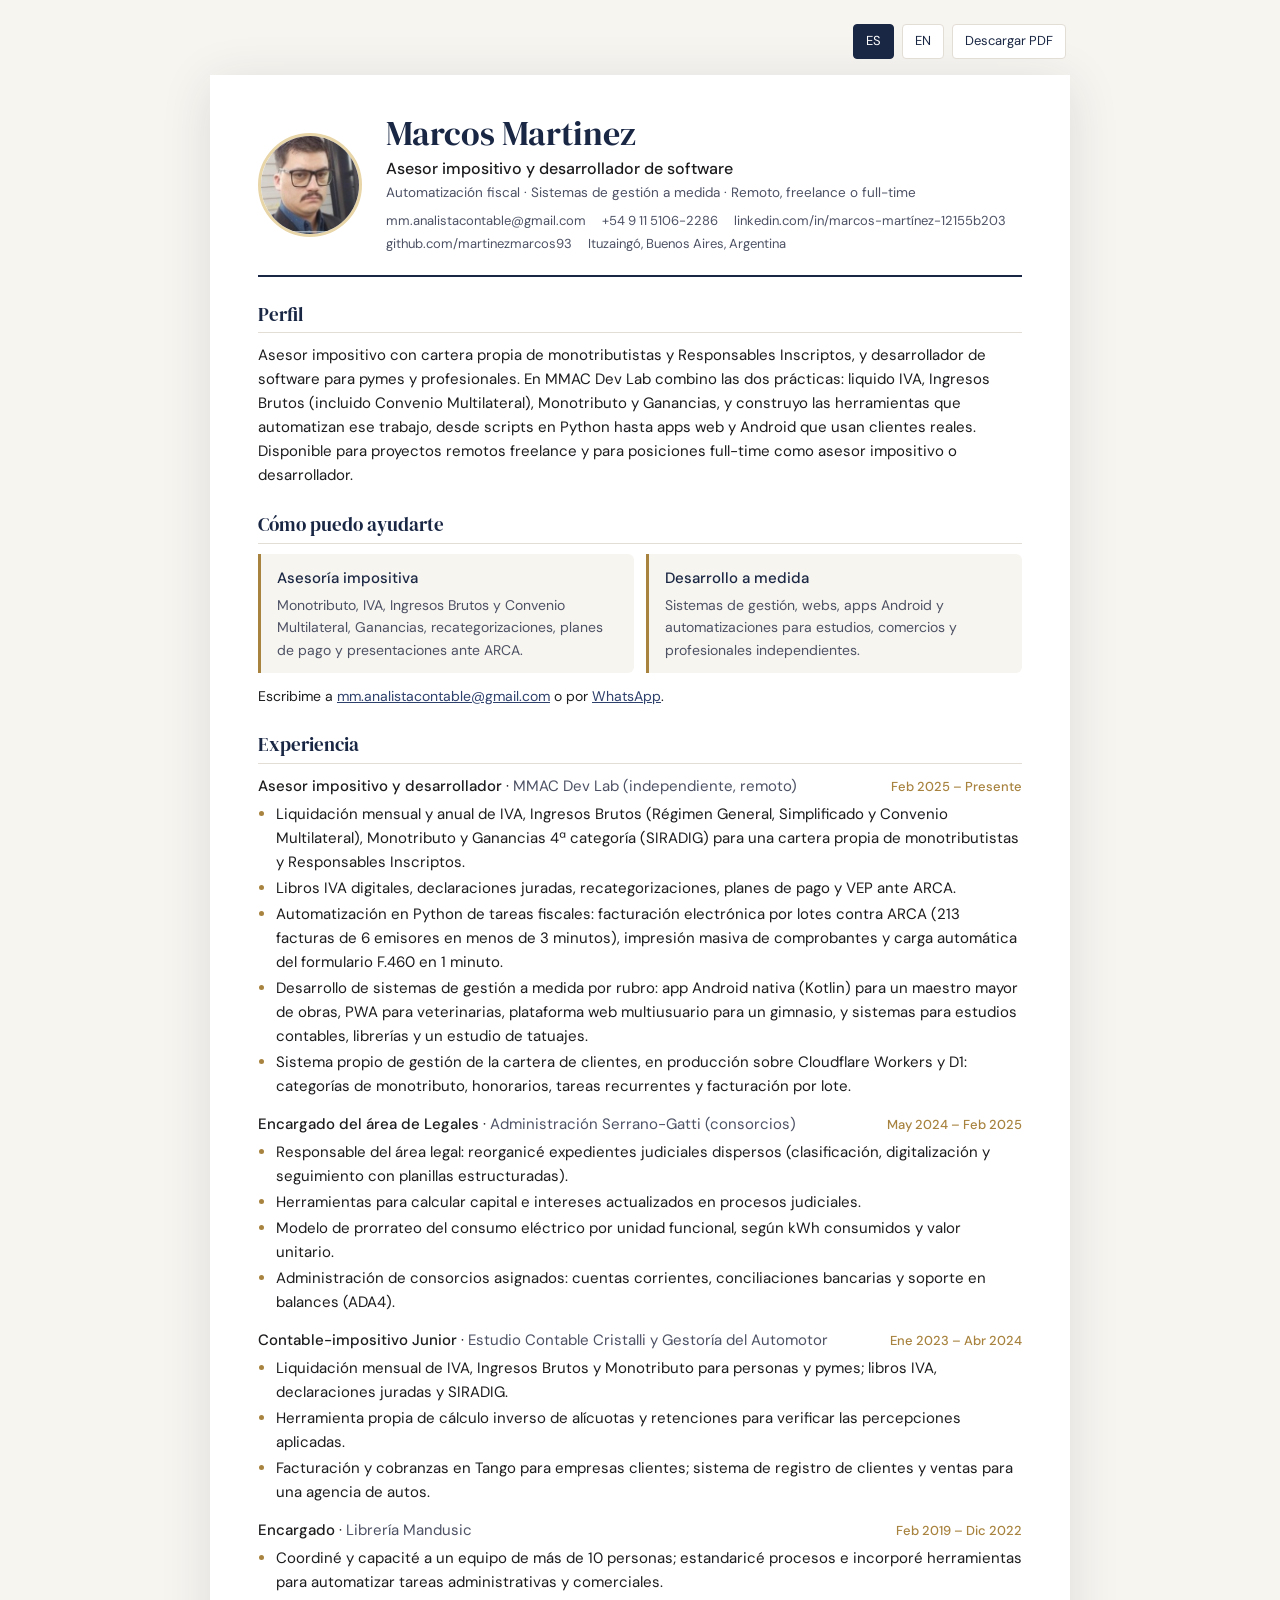
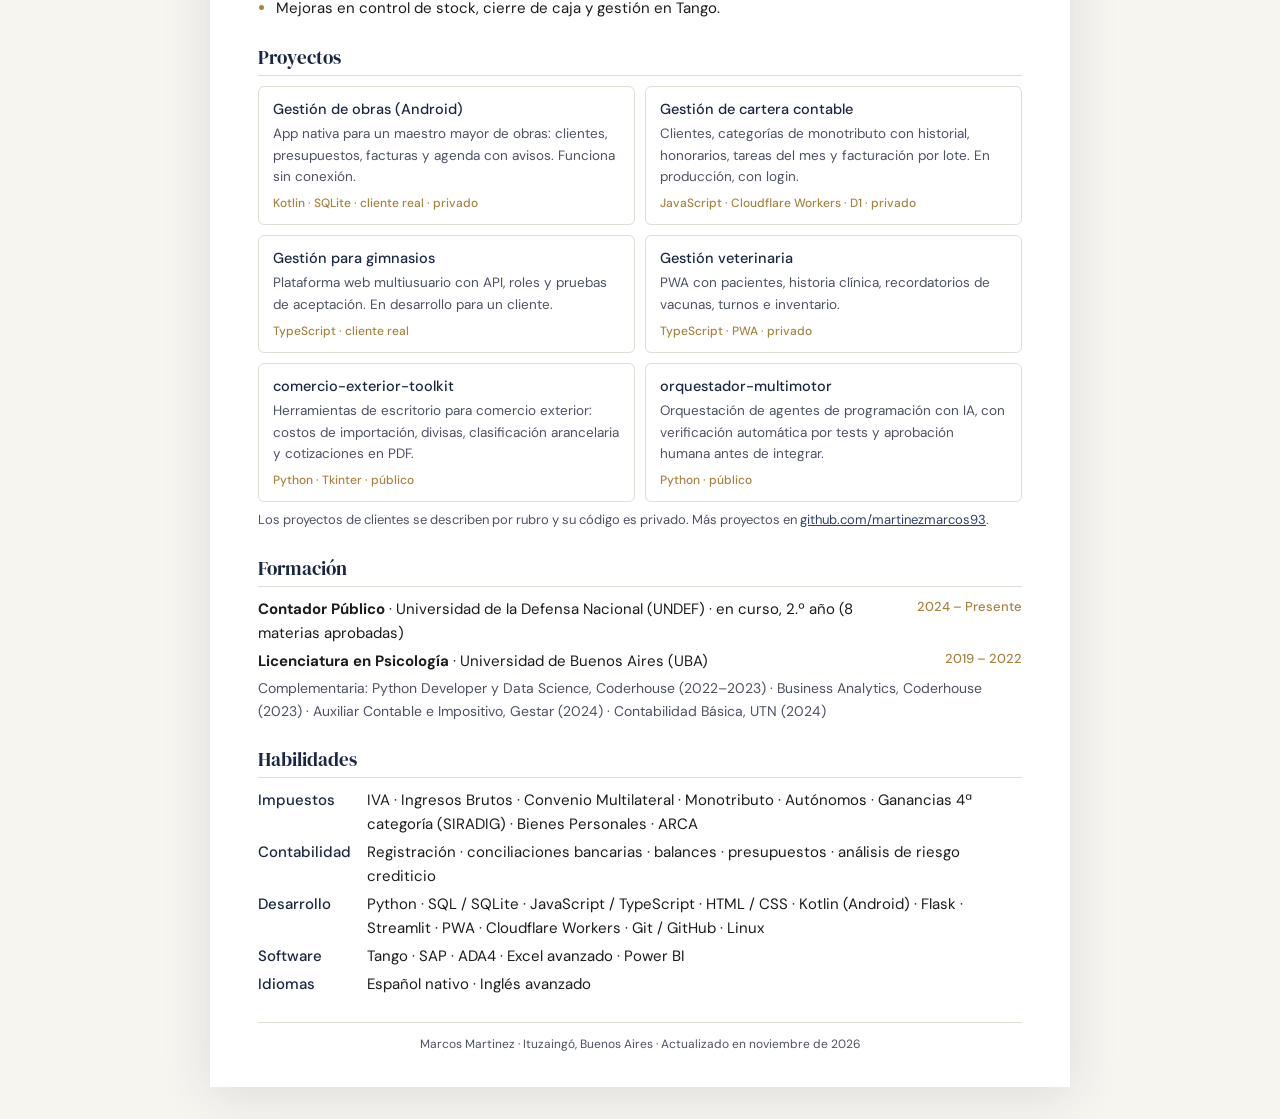
==== commit 2eb689d4: "fix(cv): las 213 facturas son emisión por lotes, no impresión masiva Co-Authored-By: Claude Opus 5.5" ====
--- a/index.html
+++ b/index.html
@@ -75,7 +75,7 @@
       <ul>
         <li>Liquidación mensual y anual de IVA, Ingresos Brutos (Régimen General, Simplificado y Convenio Multilateral), Monotributo y Ganancias 4ª categoría (SIRADIG) para una cartera propia de monotributistas y Responsables Inscriptos.</li>
         <li>Libros IVA digitales, declaraciones juradas, recategorizaciones, planes de pago y VEP ante ARCA.</li>
-        <li>Automatización en Python de tareas fiscales: impresión masiva de comprobantes (213 facturas en 3 minutos) y carga automática del formulario F.460 de ARCA en 1 minuto.</li>
+        <li>Automatización en Python de tareas fiscales: facturación electrónica por lotes contra ARCA (213 facturas de 6 emisores en menos de 3 minutos), impresión masiva de comprobantes y carga automática del formulario F.460 en 1 minuto.</li>
         <li>Desarrollo de sistemas de gestión a medida por rubro: app Android nativa (Kotlin) para un maestro mayor de obras, PWA para veterinarias, plataforma web multiusuario para un gimnasio, y sistemas para estudios contables, librerías y un estudio de tatuajes.</li>
         <li>Sistema propio de gestión de la cartera de clientes, en producción sobre Cloudflare Workers y D1: categorías de monotributo, honorarios, tareas recurrentes y facturación por lote.</li>
       </ul>
